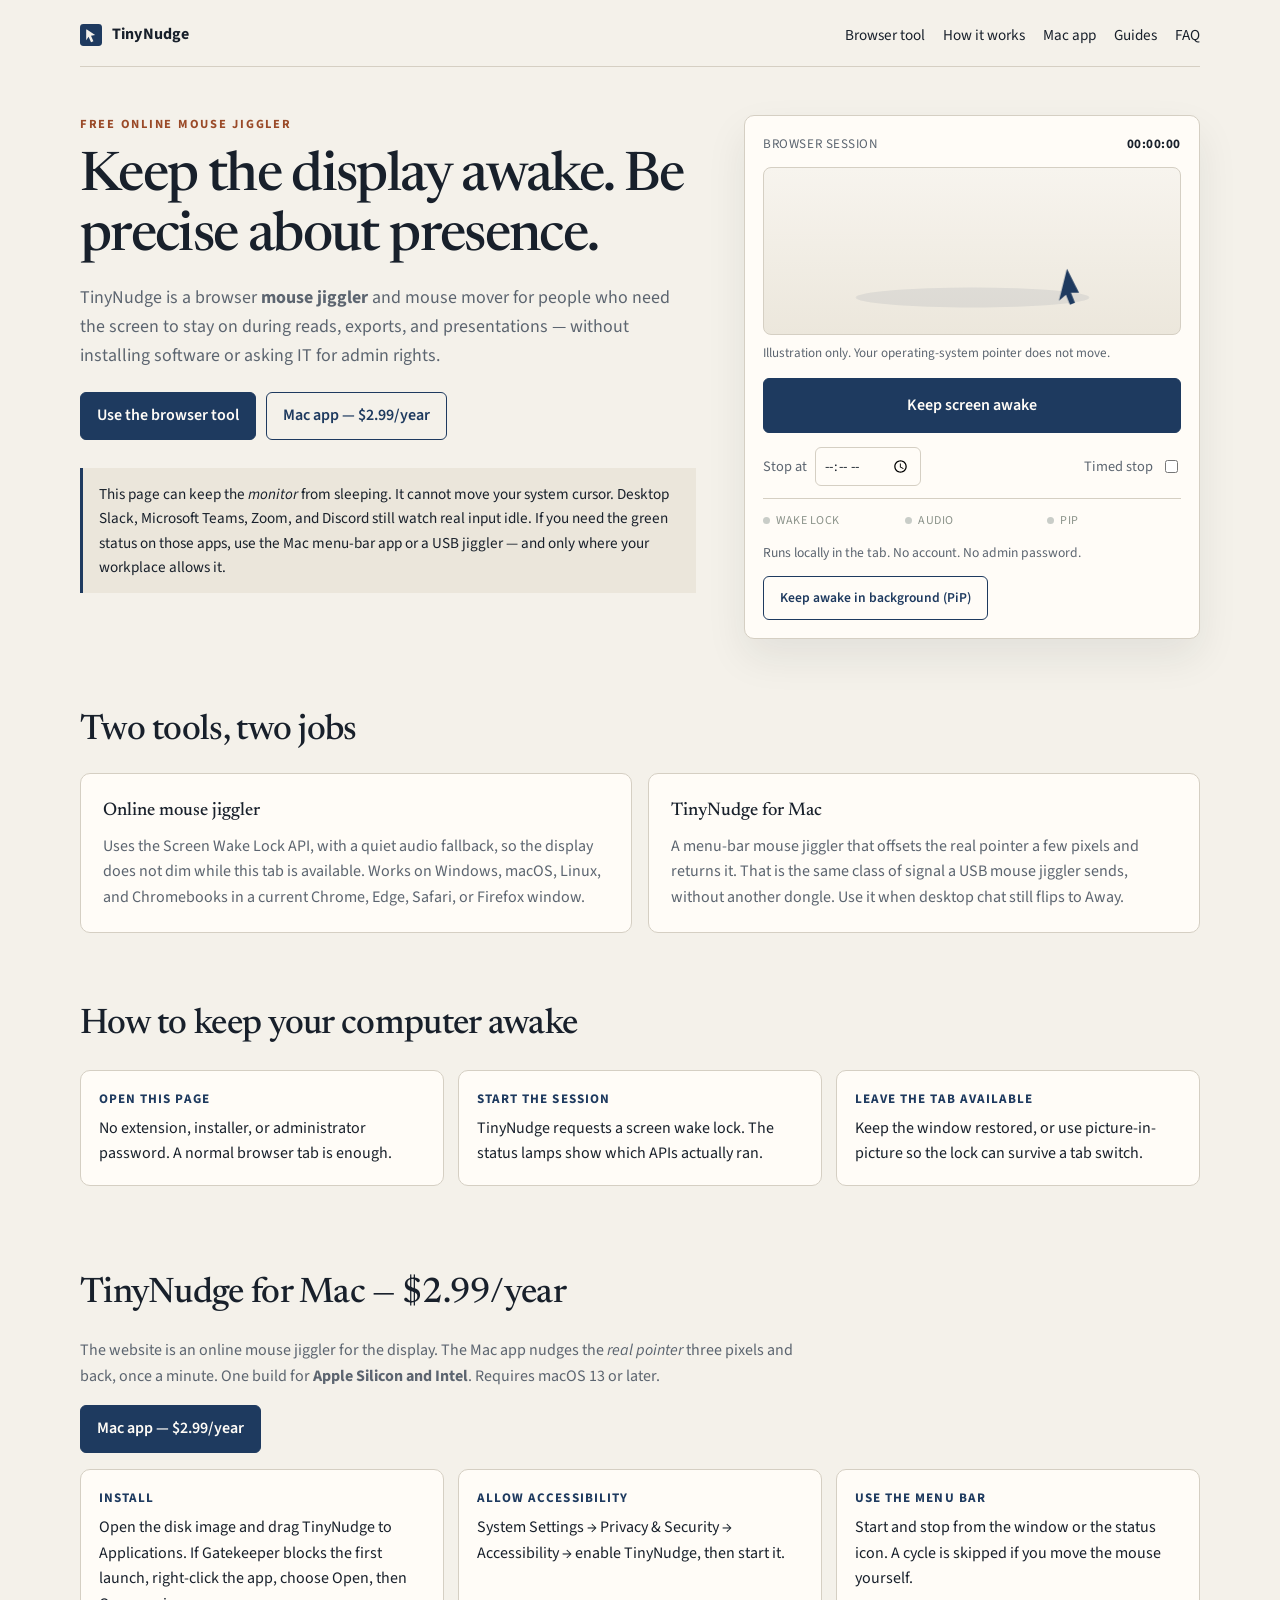
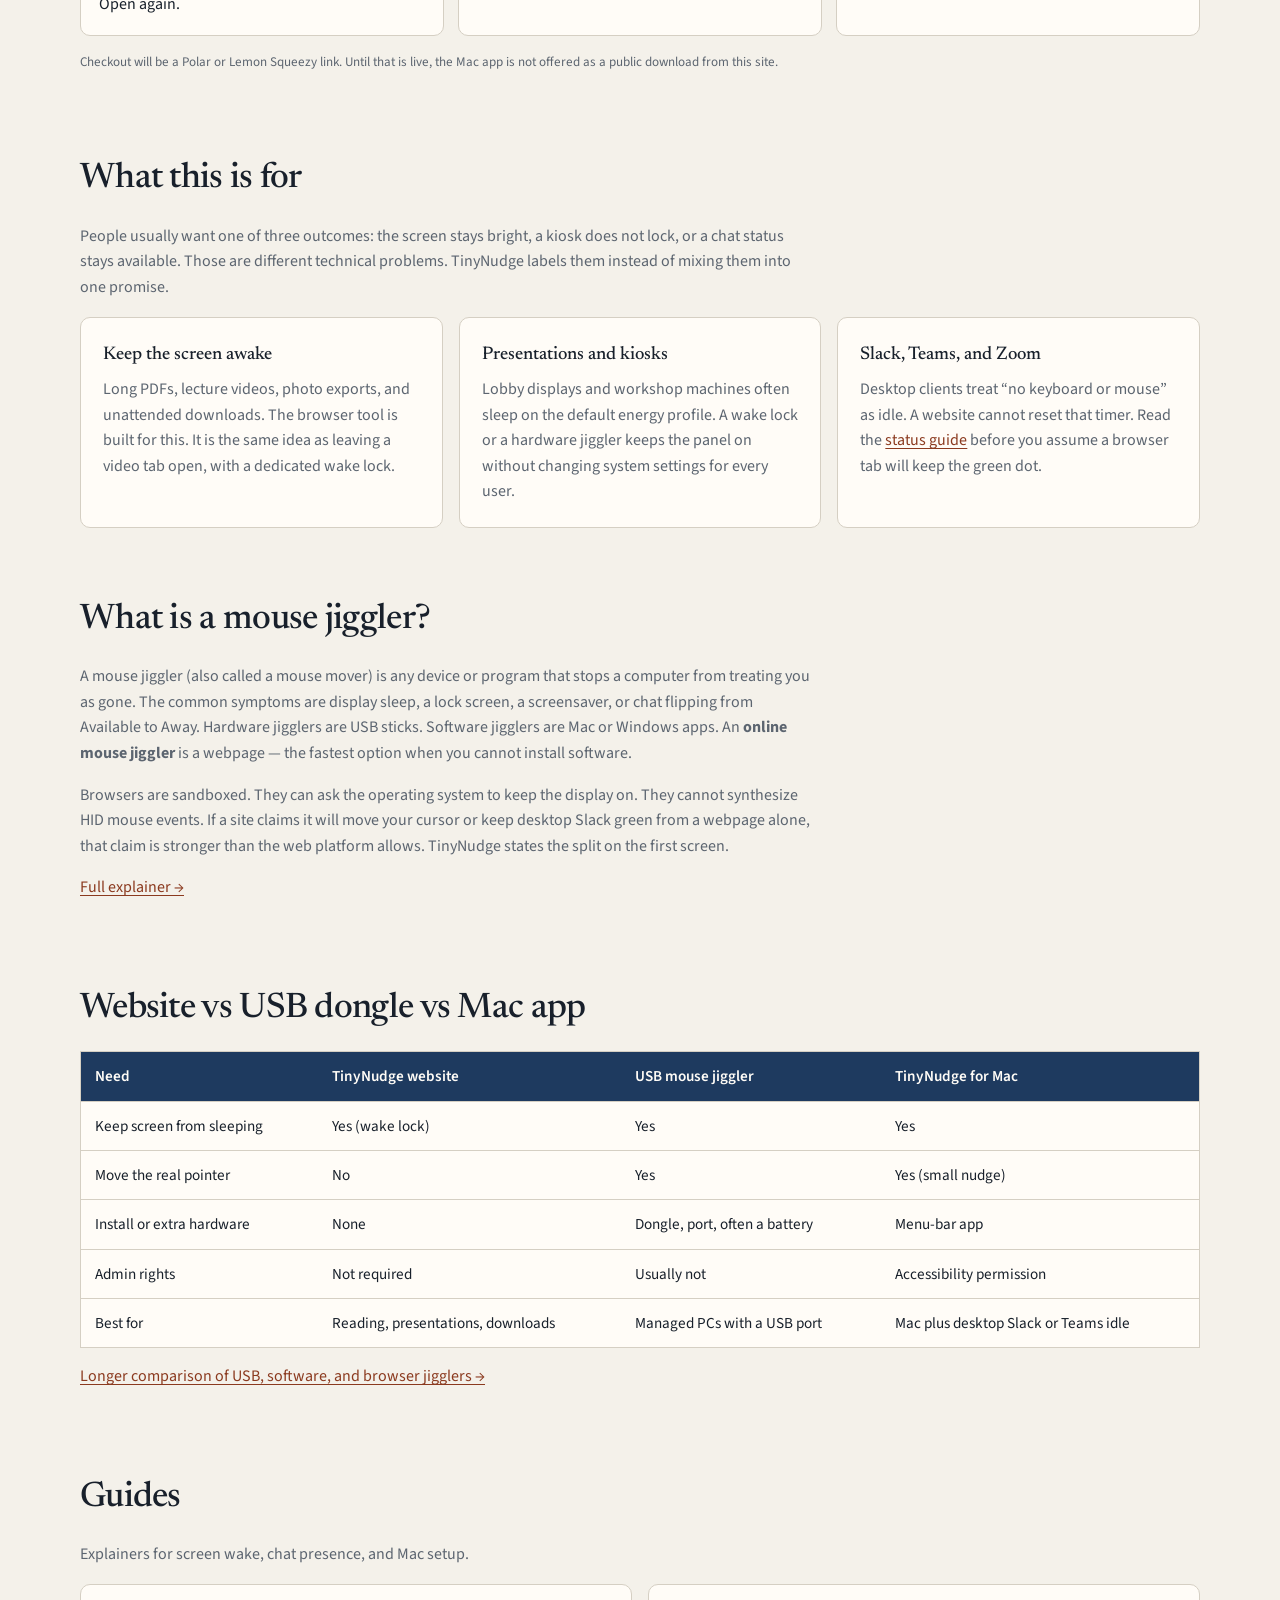
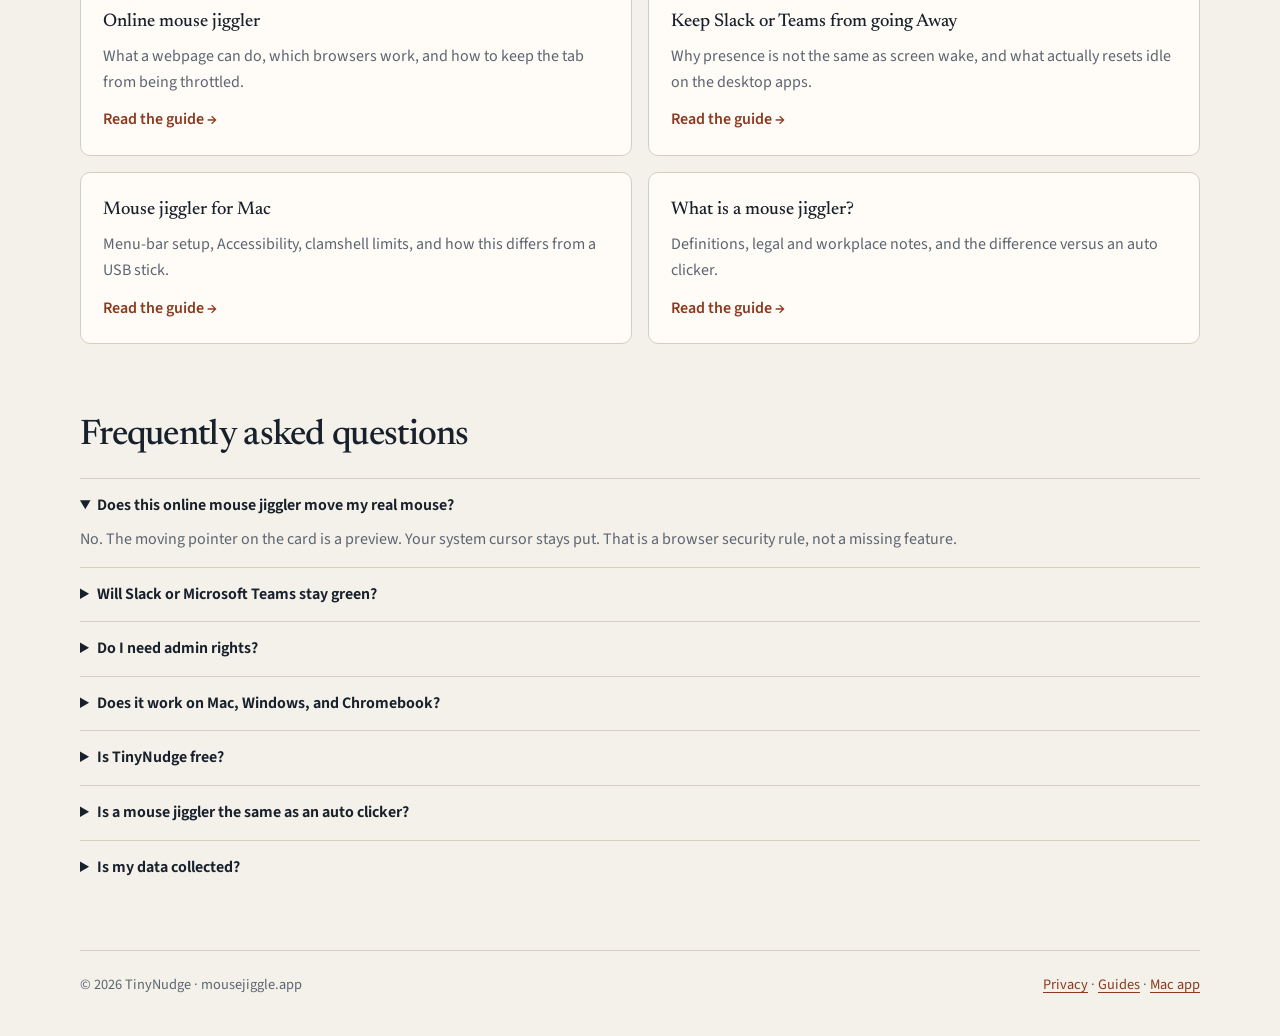
==== index.html @ 98595c46 "Fix link contrast and stop browsers from auto-darkening the page. Use explicit rust link colors for " ====
<!DOCTYPE html>
<html lang="en">
  <head>
    <meta charset="utf-8" />
    <meta name="viewport" content="width=device-width, initial-scale=1" />
    <title>TinyNudge | Online Mouse Jiggler for Screen Wake and Presence</title>
    <meta
      name="description"
      content="Free online mouse jiggler and mouse mover in the browser. Keep your screen awake with no install. TinyNudge for Mac nudges the real pointer when Slack or Teams go idle."
    />
    <meta
      name="keywords"
      content="online mouse jiggler, mouse jiggler, mouse mover, keep screen awake, keep Slack green, Microsoft Teams status, mouse jiggler for Mac, no install mouse jiggler"
    />
    <link rel="canonical" href="https://mousejiggle.app/" />
    <meta name="theme-color" content="#1e3a5f" />
    <meta property="og:type" content="website" />
    <meta property="og:url" content="https://mousejiggle.app/" />
    <meta property="og:title" content="TinyNudge | Online Mouse Jiggler" />
    <meta
      property="og:description"
      content="Keep your display awake from the browser. Mac app for a real pointer nudge when desktop chat goes idle."
    />
    <meta property="og:image" content="https://mousejiggle.app/assets/og.png" />
    <meta property="og:image:width" content="1200" />
    <meta property="og:image:height" content="630" />
    <meta name="twitter:card" content="summary_large_image" />
    <meta name="twitter:title" content="TinyNudge | Online Mouse Jiggler" />
    <meta name="twitter:description" content="Free browser mouse jiggler. Honest about screen wake versus real cursor movement." />
    <meta name="twitter:image" content="https://mousejiggle.app/assets/og.png" />
    <link rel="icon" href="./assets/favicon.svg" type="image/svg+xml" />
    <link rel="icon" href="./assets/favicon-32.png" type="image/png" sizes="32x32" />
    <link rel="apple-touch-icon" href="./assets/apple-touch-icon.png" />
    <link rel="manifest" href="./assets/site.webmanifest" />
    <link rel="preconnect" href="https://fonts.googleapis.com" />
    <link rel="preconnect" href="https://fonts.gstatic.com" crossorigin />
    <link
      href="https://fonts.googleapis.com/css2?family=Newsreader:ital,opsz,wght@0,6..72,500;1,6..72,500&family=Source+Sans+3:wght@400;600;700&display=swap"
      rel="stylesheet"
    />
    <link rel="stylesheet" href="./assets/styles.css?v=2" />
    <script type="application/ld+json">
      {
        "@context": "https://schema.org",
        "@graph": [
          {
            "@type": "WebApplication",
            "name": "TinyNudge",
            "url": "https://mousejiggle.app/",
            "applicationCategory": "UtilitiesApplication",
            "operatingSystem": "Windows, macOS, Linux, ChromeOS",
            "offers": { "@type": "Offer", "price": "0", "priceCurrency": "USD" },
            "description": "Browser mouse jiggler that keeps the display awake with the Screen Wake Lock API. Does not move the system cursor."
          },
          {
            "@type": "SoftwareApplication",
            "name": "TinyNudge for Mac",
            "url": "https://mousejiggle.app/#mac",
            "applicationCategory": "UtilitiesApplication",
            "operatingSystem": "macOS 13+",
            "offers": { "@type": "Offer", "price": "2.99", "priceCurrency": "USD" },
            "description": "Menu-bar mouse jiggler for Mac that nudges the real pointer a few pixels on a timer."
          },
          {
            "@type": "FAQPage",
            "mainEntity": [
              {
                "@type": "Question",
                "name": "Does an online mouse jiggler move the real mouse?",
                "acceptedAnswer": {
                  "@type": "Answer",
                  "text": "No. A webpage cannot inject operating-system pointer events. TinyNudge’s browser tool keeps the screen from sleeping. TinyNudge for Mac performs a small real mouse nudge."
                }
              },
              {
                "@type": "Question",
                "name": "Will this keep Slack or Microsoft Teams green?",
                "acceptedAnswer": {
                  "@type": "Answer",
                  "text": "The website keeps the display awake. Desktop Slack and Teams watch keyboard and mouse idle, so they may still show Away. Use TinyNudge for Mac or a USB mouse jiggler when you need real input."
                }
              },
              {
                "@type": "Question",
                "name": "Do I need to install anything to keep my screen awake?",
                "acceptedAnswer": {
                  "@type": "Answer",
                  "text": "No. The online mouse jiggler runs in Chrome, Edge, Safari, or Firefox. Click Keep screen awake and leave the tab available."
                }
              },
              {
                "@type": "Question",
                "name": "Is TinyNudge free?",
                "acceptedAnswer": {
                  "@type": "Answer",
                  "text": "The website is free. TinyNudge for Mac is $2.99 per year for Intel and Apple Silicon."
                }
              }
            ]
          }
        ]
      }
    </script>
  </head>
  <body>
    <div class="wrap">
      <header class="nav">
        <a class="brand" href="./">
          <svg width="22" height="22" viewBox="0 0 64 64" aria-hidden="true">
            <rect width="64" height="64" rx="10" fill="#1E3A5F" />
            <path d="M20 16l24 16-12 2 7 16-7 3-7-16-7 10V16z" fill="#F4F1EA" />
          </svg>
          TinyNudge
        </a>
        <nav class="nav-links" aria-label="Primary">
          <a href="#tool">Browser tool</a>
          <a href="#how">How it works</a>
          <a href="#mac">Mac app</a>
          <a href="./guides/">Guides</a>
          <a href="#faq">FAQ</a>
        </nav>
      </header>

      <section class="hero" id="tool">
        <div>
          <p class="eyebrow">Free online mouse jiggler</p>
          <h1>Keep the display awake. Be precise about presence.</h1>
          <p class="lede">
            TinyNudge is a browser <strong>mouse jiggler</strong> and mouse mover for people who
            need the screen to stay on during reads, exports, and presentations — without installing
            software or asking IT for admin rights.
          </p>
          <div class="hero-actions">
            <a class="btn" href="#tool">Use the browser tool</a>
            <a class="btn btn-ghost" href="#mac">Mac app — $2.99/year</a>
          </div>
          <p class="note">
            This page can keep the <em>monitor</em> from sleeping. It cannot move your system
            cursor. Desktop Slack, Microsoft Teams, Zoom, and Discord still watch real input idle.
            If you need the green status on those apps, use the Mac menu-bar app or a USB jiggler —
            and only where your workplace allows it.
          </p>
        </div>

        <aside class="console" aria-label="Online mouse jiggler controls">
          <div class="console-head">
            <span>Browser session</span>
            <time id="timer" class="timer" datetime="PT0S">00:00:00</time>
          </div>
          <div class="desk">
            <canvas id="path" aria-hidden="true"></canvas>
          </div>
          <p class="desk-caption">Illustration only. Your operating-system pointer does not move.</p>
          <button id="start" class="btn" type="button" aria-pressed="false">Keep screen awake</button>
          <div class="controls">
            <label>
              Stop at
              <input id="stop-at" type="time" />
            </label>
            <label>
              Timed stop
              <input id="auto-stop" type="checkbox" />
            </label>
          </div>
          <div class="lamps">
            <div class="lamp" id="lamp-wake"><span class="dot"></span> Wake lock</div>
            <div class="lamp" id="lamp-audio"><span class="dot"></span> Audio</div>
            <div class="lamp" id="lamp-pip"><span class="dot"></span> PiP</div>
          </div>
          <p class="safe">Runs locally in the tab. No account. No admin password.</p>
          <p class="safe"><button id="pip-btn" class="btn btn-ghost" type="button">Keep awake in background (PiP)</button></p>
        </aside>
      </section>

      <section class="section">
        <h2>Two tools, two jobs</h2>
        <div class="grid-2">
          <article class="card">
            <h3>Online mouse jiggler</h3>
            <p>
              Uses the Screen Wake Lock API, with a quiet audio fallback, so the display does not
              dim while this tab is available. Works on Windows, macOS, Linux, and Chromebooks in a
              current Chrome, Edge, Safari, or Firefox window.
            </p>
          </article>
          <article class="card">
            <h3>TinyNudge for Mac</h3>
            <p>
              A menu-bar mouse jiggler that offsets the real pointer a few pixels and returns it.
              That is the same class of signal a USB mouse jiggler sends, without another dongle.
              Use it when desktop chat still flips to Away.
            </p>
          </article>
        </div>
      </section>

      <section class="section" id="how">
        <h2>How to keep your computer awake</h2>
        <ol class="steps">
          <li>
            <strong>Open this page</strong>
            No extension, installer, or administrator password. A normal browser tab is enough.
          </li>
          <li>
            <strong>Start the session</strong>
            TinyNudge requests a screen wake lock. The status lamps show which APIs actually ran.
          </li>
          <li>
            <strong>Leave the tab available</strong>
            Keep the window restored, or use picture-in-picture so the lock can survive a tab switch.
          </li>
        </ol>
      </section>

      <section class="section" id="mac">
        <h2>TinyNudge for Mac — $2.99/year</h2>
        <p>
          The website is an online mouse jiggler for the display. The Mac app nudges the
          <em>real pointer</em> three pixels and back, once a minute. One build for
          <strong>Apple Silicon and Intel</strong>. Requires macOS 13 or later.
        </p>
        <p>
          <a id="buy-mac" class="btn" href="#mac">Mac app — $2.99/year</a>
        </p>
        <ol class="steps">
          <li>
            <strong>Install</strong>
            Open the disk image and drag TinyNudge to Applications. If Gatekeeper blocks the first
            launch, right-click the app, choose Open, then Open again.
          </li>
          <li>
            <strong>Allow Accessibility</strong>
            System Settings → Privacy &amp; Security → Accessibility → enable TinyNudge, then start it.
          </li>
          <li>
            <strong>Use the menu bar</strong>
            Start and stop from the window or the status icon. A cycle is skipped if you move the mouse yourself.
          </li>
        </ol>
        <p class="desk-caption">
          Checkout will be a Polar or Lemon Squeezy link. Until that is live, the Mac app is not
          offered as a public download from this site.
        </p>
      </section>

      <section class="section" id="use-cases">
        <h2>What this is for</h2>
        <p>
          People usually want one of three outcomes: the screen stays bright, a kiosk does not
          lock, or a chat status stays available. Those are different technical problems. TinyNudge
          labels them instead of mixing them into one promise.
        </p>
        <div class="grid-3">
          <article class="card">
            <h3>Keep the screen awake</h3>
            <p>
              Long PDFs, lecture videos, photo exports, and unattended downloads. The browser tool
              is built for this. It is the same idea as leaving a video tab open, with a dedicated
              wake lock.
            </p>
          </article>
          <article class="card">
            <h3>Presentations and kiosks</h3>
            <p>
              Lobby displays and workshop machines often sleep on the default energy profile. A
              wake lock or a hardware jiggler keeps the panel on without changing system settings
              for every user.
            </p>
          </article>
          <article class="card">
            <h3>Slack, Teams, and Zoom</h3>
            <p>
              Desktop clients treat “no keyboard or mouse” as idle. A website cannot reset that
              timer. Read the
              <a href="./guides/keep-slack-teams-status-green.html">status guide</a>
              before you assume a browser tab will keep the green dot.
            </p>
          </article>
        </div>
      </section>

      <section class="section" id="what">
        <h2>What is a mouse jiggler?</h2>
        <p>
          A mouse jiggler (also called a mouse mover) is any device or program that stops a computer
          from treating you as gone. The common symptoms are display sleep, a lock screen, a
          screensaver, or chat flipping from Available to Away. Hardware jigglers are USB sticks.
          Software jigglers are Mac or Windows apps. An <strong>online mouse jiggler</strong> is a
          webpage — the fastest option when you cannot install software.
        </p>
        <p>
          Browsers are sandboxed. They can ask the operating system to keep the display on. They
          cannot synthesize HID mouse events. If a site claims it will move your cursor or keep
          desktop Slack green from a webpage alone, that claim is stronger than the web platform
          allows. TinyNudge states the split on the first screen.
        </p>
        <p>
          <a class="more" href="./guides/what-is-a-mouse-jiggler.html">Full explainer →</a>
        </p>
      </section>

      <section class="section" id="compare">
        <h2>Website vs USB dongle vs Mac app</h2>
        <table class="compare">
          <thead>
            <tr>
              <th>Need</th>
              <th>TinyNudge website</th>
              <th>USB mouse jiggler</th>
              <th>TinyNudge for Mac</th>
            </tr>
          </thead>
          <tbody>
            <tr>
              <td>Keep screen from sleeping</td>
              <td>Yes (wake lock)</td>
              <td>Yes</td>
              <td>Yes</td>
            </tr>
            <tr>
              <td>Move the real pointer</td>
              <td>No</td>
              <td>Yes</td>
              <td>Yes (small nudge)</td>
            </tr>
            <tr>
              <td>Install or extra hardware</td>
              <td>None</td>
              <td>Dongle, port, often a battery</td>
              <td>Menu-bar app</td>
            </tr>
            <tr>
              <td>Admin rights</td>
              <td>Not required</td>
              <td>Usually not</td>
              <td>Accessibility permission</td>
            </tr>
            <tr>
              <td>Best for</td>
              <td>Reading, presentations, downloads</td>
              <td>Managed PCs with a USB port</td>
              <td>Mac plus desktop Slack or Teams idle</td>
            </tr>
          </tbody>
        </table>
        <p>
          <a href="./guides/usb-vs-software-mouse-jiggler.html">Longer comparison of USB, software, and browser jigglers →</a>
        </p>
      </section>

      <section class="section" id="guides">
        <h2>Guides</h2>
        <p>Explainers for screen wake, chat presence, and Mac setup.</p>
        <div class="guides">
          <article class="card">
            <h3>Online mouse jiggler</h3>
            <p>What a webpage can do, which browsers work, and how to keep the tab from being throttled.</p>
            <a class="more" href="./guides/online-mouse-jiggler.html">Read the guide →</a>
          </article>
          <article class="card">
            <h3>Keep Slack or Teams from going Away</h3>
            <p>Why presence is not the same as screen wake, and what actually resets idle on the desktop apps.</p>
            <a class="more" href="./guides/keep-slack-teams-status-green.html">Read the guide →</a>
          </article>
          <article class="card">
            <h3>Mouse jiggler for Mac</h3>
            <p>Menu-bar setup, Accessibility, clamshell limits, and how this differs from a USB stick.</p>
            <a class="more" href="./guides/mouse-jiggler-for-mac.html">Read the guide →</a>
          </article>
          <article class="card">
            <h3>What is a mouse jiggler?</h3>
            <p>Definitions, legal and workplace notes, and the difference versus an auto clicker.</p>
            <a class="more" href="./guides/what-is-a-mouse-jiggler.html">Read the guide →</a>
          </article>
        </div>
      </section>

      <section class="section faq" id="faq">
        <h2>Frequently asked questions</h2>
        <details open>
          <summary>Does this online mouse jiggler move my real mouse?</summary>
          <p>
            No. The moving pointer on the card is a preview. Your system cursor stays put. That is a
            browser security rule, not a missing feature.
          </p>
        </details>
        <details>
          <summary>Will Slack or Microsoft Teams stay green?</summary>
          <p>
            Desktop apps watch keyboard and mouse idle, not whether a tab holds a wake lock. This
            page keeps the screen awake. For status idle on a Mac, use TinyNudge for Mac or a
            hardware jiggler — and follow your employer’s policy.
          </p>
        </details>
        <details>
          <summary>Do I need admin rights?</summary>
          <p>No. If you can open a website, you can run the online mouse mover.</p>
        </details>
        <details>
          <summary>Does it work on Mac, Windows, and Chromebook?</summary>
          <p>
            Yes, in a modern browser. Wake Lock is most reliable in Chrome and Edge. Safari 16.4+
            and recent Firefox are supported; the silent-audio fallback covers older gaps.
          </p>
        </details>
        <details>
          <summary>Is TinyNudge free?</summary>
          <p>
            The website is free. TinyNudge for Mac is $2.99 per year. One download runs on Apple
            Silicon and Intel Macs.
          </p>
        </details>
        <details>
          <summary>Is a mouse jiggler the same as an auto clicker?</summary>
          <p>
            No. A jiggler only concerns movement or wake. An auto clicker sends click events. TinyNudge
            does not click buttons or fill forms.
          </p>
        </details>
        <details>
          <summary>Is my data collected?</summary>
          <p>
            The jiggler runs locally in your browser. See the
            <a href="./privacy.html">privacy policy</a>. No account is required.
          </p>
        </details>
      </section>

      <footer class="footer">
        <span>© 2026 TinyNudge · mousejiggle.app</span>
        <span>
          <a href="./privacy.html">Privacy</a>
          · <a href="./guides/">Guides</a>
          · <a href="#mac">Mac app</a>
        </span>
      </footer>
    </div>
    <script src="./assets/app.js"></script>
    <script src="./assets/buy.js"></script>
  </body>
</html>
---- assets/styles.css ----
:root {
  --paper: #f4f1ea;
  --paper-2: #ebe6db;
  --ink: #18202b;
  --muted: #5c6570;
  --line: #d5cfc3;
  --navy: #1e3a5f;
  --navy-2: #16304e;
  --accent: #9a4a28;
  --white: #fffcf7;
  --ok: #2f6b4f;
  --link: #8b3a1f;
  --link-hover: #5c2412;
  --radius: 10px;
  --font-serif: "Newsreader", "Iowan Old Style", Georgia, serif;
  --font-sans: "Source Sans 3", "Segoe UI", system-ui, sans-serif;
  --shadow: 0 18px 40px rgba(24, 32, 43, 0.08);
}

*,
*::before,
*::after {
  box-sizing: border-box;
}

html {
  scroll-behavior: smooth;
  color-scheme: light;
  background: var(--paper);
}

body {
  margin: 0;
  min-height: 100vh;
  color: var(--ink);
  font-family: var(--font-sans);
  background: var(--paper);
  line-height: 1.6;
}

a:link,
a:visited {
  color: var(--link);
  text-decoration: underline;
  text-underline-offset: 0.18em;
}

a:hover,
a:focus-visible {
  color: var(--link-hover);
}

.wrap {
  width: min(1120px, calc(100% - 40px));
  margin: 0 auto;
}

.nav {
  display: flex;
  align-items: center;
  justify-content: space-between;
  gap: 20px;
  padding: 22px 0 18px;
  border-bottom: 1px solid var(--line);
}

.brand,
.brand:link,
.brand:visited {
  display: flex;
  align-items: center;
  gap: 10px;
  color: var(--ink);
  text-decoration: none;
  font-weight: 700;
  letter-spacing: 0.01em;
}

.brand svg {
  display: block;
}

.nav-links {
  display: flex;
  flex-wrap: wrap;
  gap: 8px 18px;
  font-size: 0.95rem;
}

.nav-links a:link,
.nav-links a:visited {
  color: var(--ink);
  text-decoration: none;
}

.nav-links a:hover,
.nav-links a:focus-visible,
.nav-links a[aria-current="page"] {
  color: var(--link);
}

.btn,
a.btn:link,
a.btn:visited {
  display: inline-flex;
  align-items: center;
  justify-content: center;
  gap: 8px;
  border: 1px solid var(--navy);
  background: var(--navy);
  color: var(--white);
  text-decoration: none;
  font: inherit;
  font-weight: 600;
  padding: 10px 16px;
  border-radius: 6px;
  cursor: pointer;
}

.btn:hover,
a.btn:hover {
  background: var(--navy-2);
  color: var(--white);
}

.btn-ghost,
a.btn-ghost:link,
a.btn-ghost:visited {
  background: transparent;
  color: var(--navy);
}

.btn-ghost:hover,
a.btn-ghost:hover {
  background: var(--paper-2);
  color: var(--navy);
}

.hero {
  display: grid;
  grid-template-columns: 1.15fr 0.85fr;
  gap: 48px;
  align-items: start;
  padding: 48px 0 56px;
}

.eyebrow {
  margin: 0 0 12px;
  color: var(--accent);
  font-size: 0.78rem;
  font-weight: 700;
  letter-spacing: 0.14em;
  text-transform: uppercase;
}

.hero h1 {
  margin: 0 0 16px;
  font-family: var(--font-serif);
  font-size: clamp(2.2rem, 4.4vw, 3.4rem);
  font-weight: 500;
  letter-spacing: -0.03em;
  line-height: 1.12;
}

.lede {
  margin: 0 0 22px;
  color: var(--muted);
  font-size: 1.12rem;
  max-width: 42rem;
}

.hero-actions {
  display: flex;
  flex-wrap: wrap;
  gap: 10px;
  margin-bottom: 28px;
}

.note {
  margin: 0;
  padding: 14px 16px;
  background: var(--paper-2);
  border-left: 3px solid var(--navy);
  color: var(--ink);
  font-size: 0.95rem;
}

.console {
  background: var(--white);
  border: 1px solid var(--line);
  border-radius: var(--radius);
  box-shadow: var(--shadow);
  padding: 18px;
}

.console-head {
  display: flex;
  justify-content: space-between;
  align-items: baseline;
  margin-bottom: 12px;
  font-size: 0.82rem;
  color: var(--muted);
  letter-spacing: 0.04em;
  text-transform: uppercase;
}

.timer {
  font-variant-numeric: tabular-nums;
  color: var(--ink);
  font-weight: 700;
  letter-spacing: 0.04em;
}

.desk {
  position: relative;
  height: 168px;
  border-radius: 8px;
  overflow: hidden;
  background:
    linear-gradient(180deg, #f7f4ee, #ece7dc);
  border: 1px solid var(--line);
}

#path {
  width: 100%;
  height: 100%;
  display: block;
}

.desk-caption {
  margin: 8px 0 14px;
  font-size: 0.82rem;
  color: var(--muted);
}

#start {
  width: 100%;
  padding: 14px 16px;
  margin-bottom: 14px;
}

body.is-on #start {
  background: var(--accent);
  border-color: var(--accent);
}

.controls {
  display: flex;
  flex-wrap: wrap;
  justify-content: space-between;
  gap: 12px;
  font-size: 0.9rem;
  color: var(--muted);
  margin-bottom: 12px;
}

.controls label {
  display: flex;
  align-items: center;
  gap: 8px;
}

input[type="time"] {
  background: var(--white);
  color: var(--ink);
  border: 1px solid var(--line);
  border-radius: 6px;
  padding: 6px 8px;
  font: inherit;
}

.lamps {
  display: grid;
  grid-template-columns: repeat(3, 1fr);
  gap: 8px;
  padding-top: 12px;
  border-top: 1px solid var(--line);
}

.lamp {
  display: flex;
  align-items: center;
  gap: 6px;
  font-size: 0.75rem;
  letter-spacing: 0.04em;
  text-transform: uppercase;
  color: #8a9289;
}

.dot {
  width: 7px;
  height: 7px;
  border-radius: 50%;
  background: #c9cdc8;
}

.lamp.on {
  color: var(--ok);
}

.lamp.on .dot {
  background: var(--ok);
}

.safe {
  margin: 12px 0 0;
  font-size: 0.85rem;
  color: var(--muted);
}

.section {
  padding: 8px 0 56px;
}

.section h2,
.prose h1 {
  font-family: var(--font-serif);
  font-size: clamp(1.7rem, 3vw, 2.2rem);
  font-weight: 500;
  letter-spacing: -0.02em;
  margin: 0 0 14px;
}

.section h3,
.prose h2 {
  font-family: var(--font-serif);
  font-size: 1.35rem;
  font-weight: 500;
  margin: 28px 0 10px;
}

.section p,
.prose p,
.section li,
.prose li {
  color: var(--muted);
}

.section > p,
.prose > p {
  max-width: 46rem;
}

.grid-2,
.grid-3,
.guides {
  display: grid;
  gap: 16px;
}

.grid-2 {
  grid-template-columns: 1fr 1fr;
}

.grid-3 {
  grid-template-columns: repeat(3, 1fr);
}

.guides {
  grid-template-columns: repeat(2, 1fr);
}

.card {
  background: var(--white);
  border: 1px solid var(--line);
  border-radius: var(--radius);
  padding: 22px;
}

.card h2,
.card h3 {
  margin: 0 0 8px;
  font-size: 1.15rem;
  font-family: var(--font-serif);
  font-weight: 500;
}

.card p {
  margin: 0;
}

.card a.more {
  display: inline-block;
  margin-top: 12px;
  font-weight: 600;
  text-decoration: none;
}

.steps {
  display: grid;
  grid-template-columns: repeat(3, 1fr);
  gap: 14px;
  padding: 0;
  list-style: none;
}

.steps li {
  padding: 18px;
  border-radius: var(--radius);
  border: 1px solid var(--line);
  background: var(--white);
  color: var(--ink);
}

.steps strong {
  display: block;
  margin-bottom: 6px;
  color: var(--navy);
  font-size: 0.82rem;
  letter-spacing: 0.08em;
  text-transform: uppercase;
}

.compare {
  width: 100%;
  border-collapse: collapse;
  font-size: 0.95rem;
  background: var(--white);
  border: 1px solid var(--line);
}

.compare th,
.compare td {
  text-align: left;
  padding: 12px 14px;
  border-bottom: 1px solid var(--line);
  color: var(--ink);
}

.compare th {
  background: var(--navy);
  color: var(--white);
  font-weight: 600;
}

.compare tr:last-child td {
  border-bottom: 0;
}

.faq details {
  border-top: 1px solid var(--line);
  padding: 14px 0;
  background: transparent;
}

.faq summary {
  cursor: pointer;
  font-weight: 650;
}

.faq p {
  margin: 8px 0 0;
}

.prose {
  padding: 36px 0 72px;
  max-width: 46rem;
}

.prose ul,
.prose ol {
  padding-left: 1.2rem;
}

.footer {
  display: flex;
  justify-content: space-between;
  gap: 12px;
  padding: 22px 0 40px;
  border-top: 1px solid var(--line);
  color: var(--muted);
  font-size: 0.9rem;
}

.footer a:link,
.footer a:visited {
  color: var(--link);
  text-decoration: underline;
  text-underline-offset: 0.18em;
}

@media (max-width: 860px) {
  .hero,
  .grid-2,
  .grid-3,
  .guides,
  .steps {
    grid-template-columns: 1fr;
  }

  .nav {
    flex-direction: column;
    align-items: flex-start;
  }

  .footer {
    flex-direction: column;
  }
}
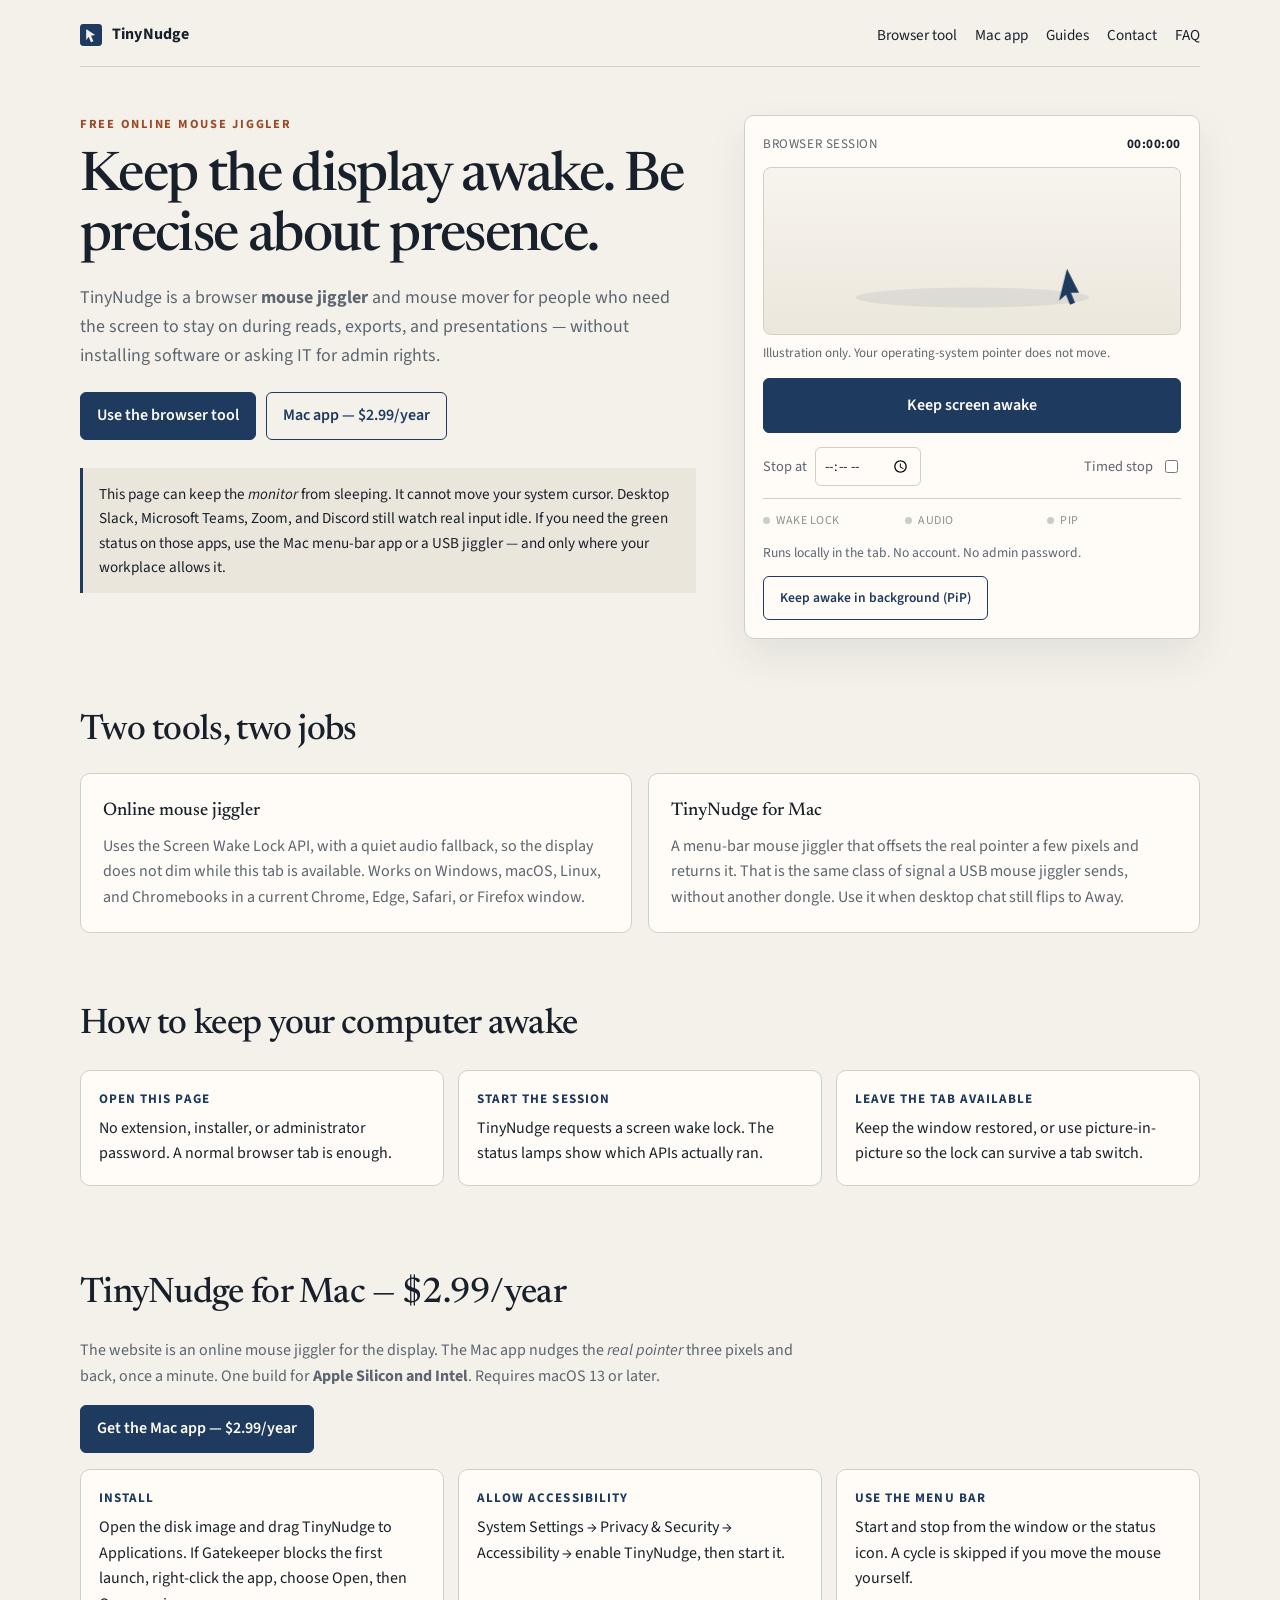
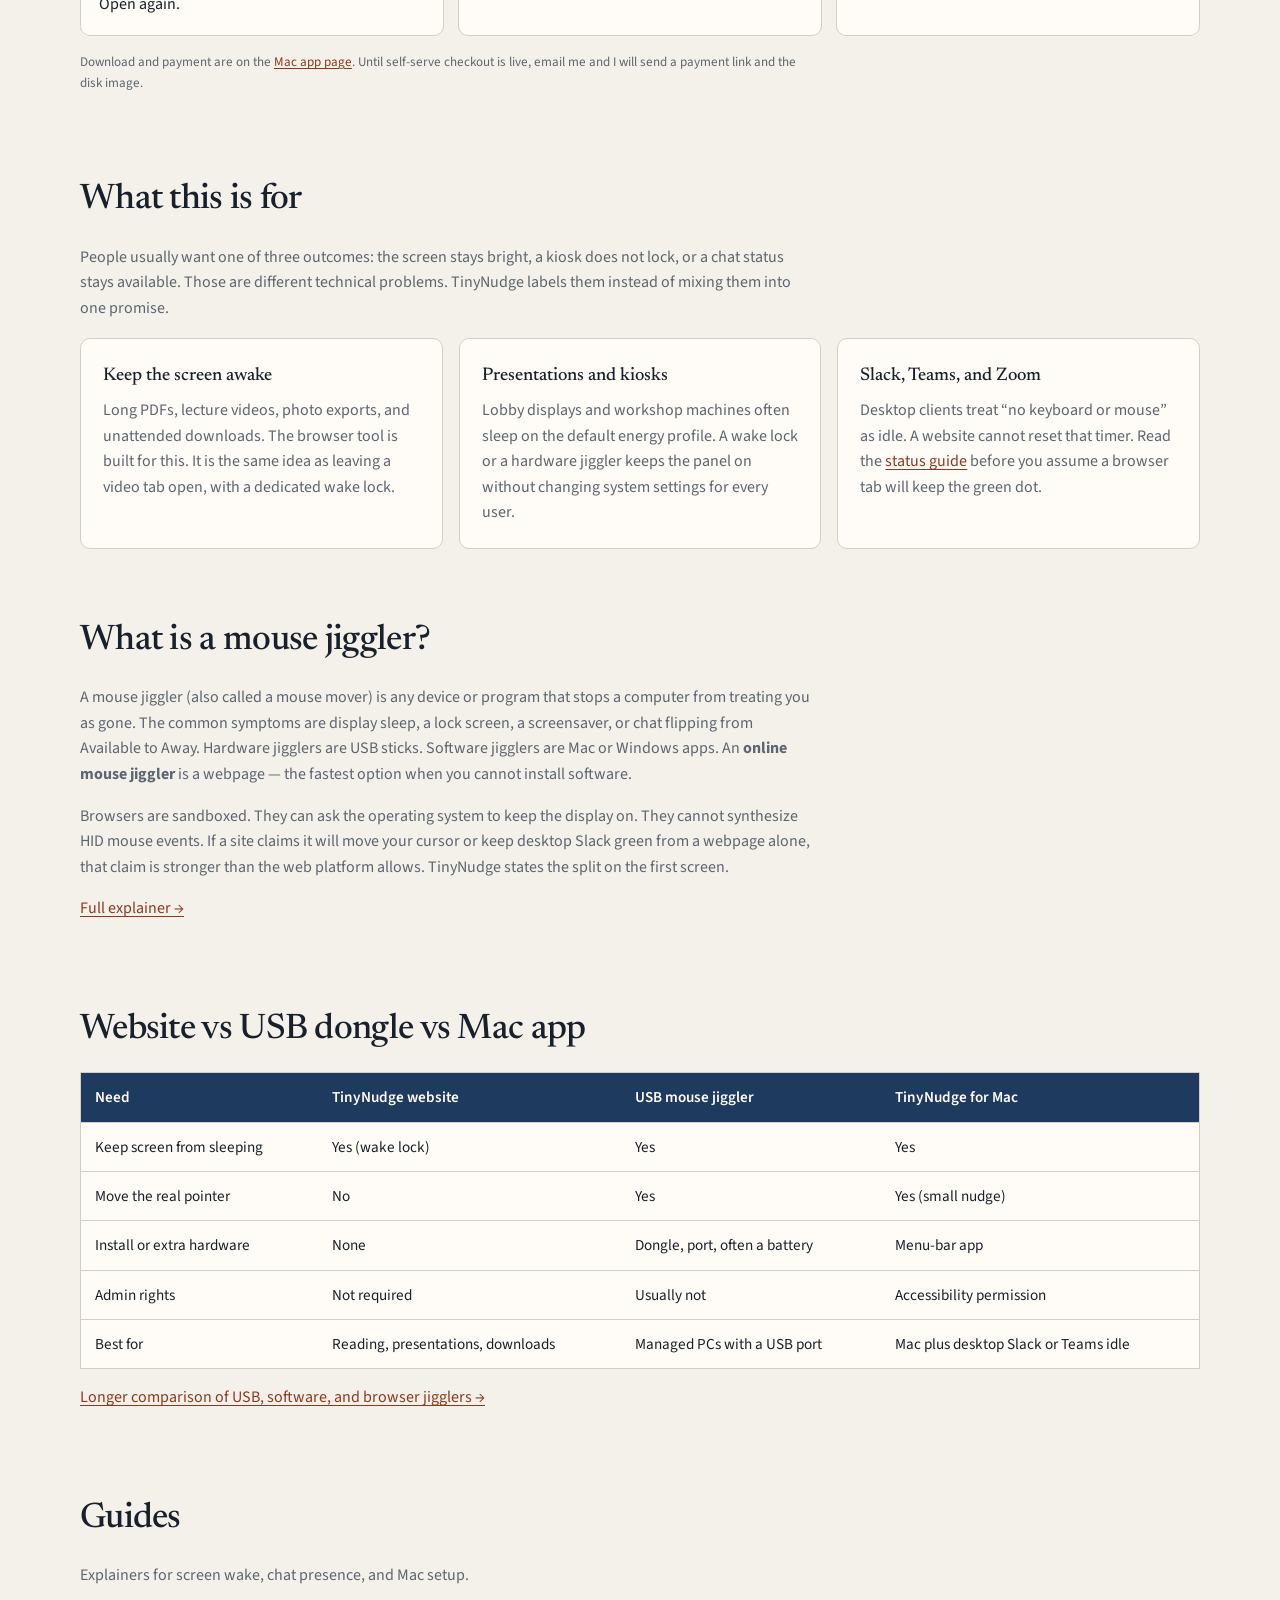
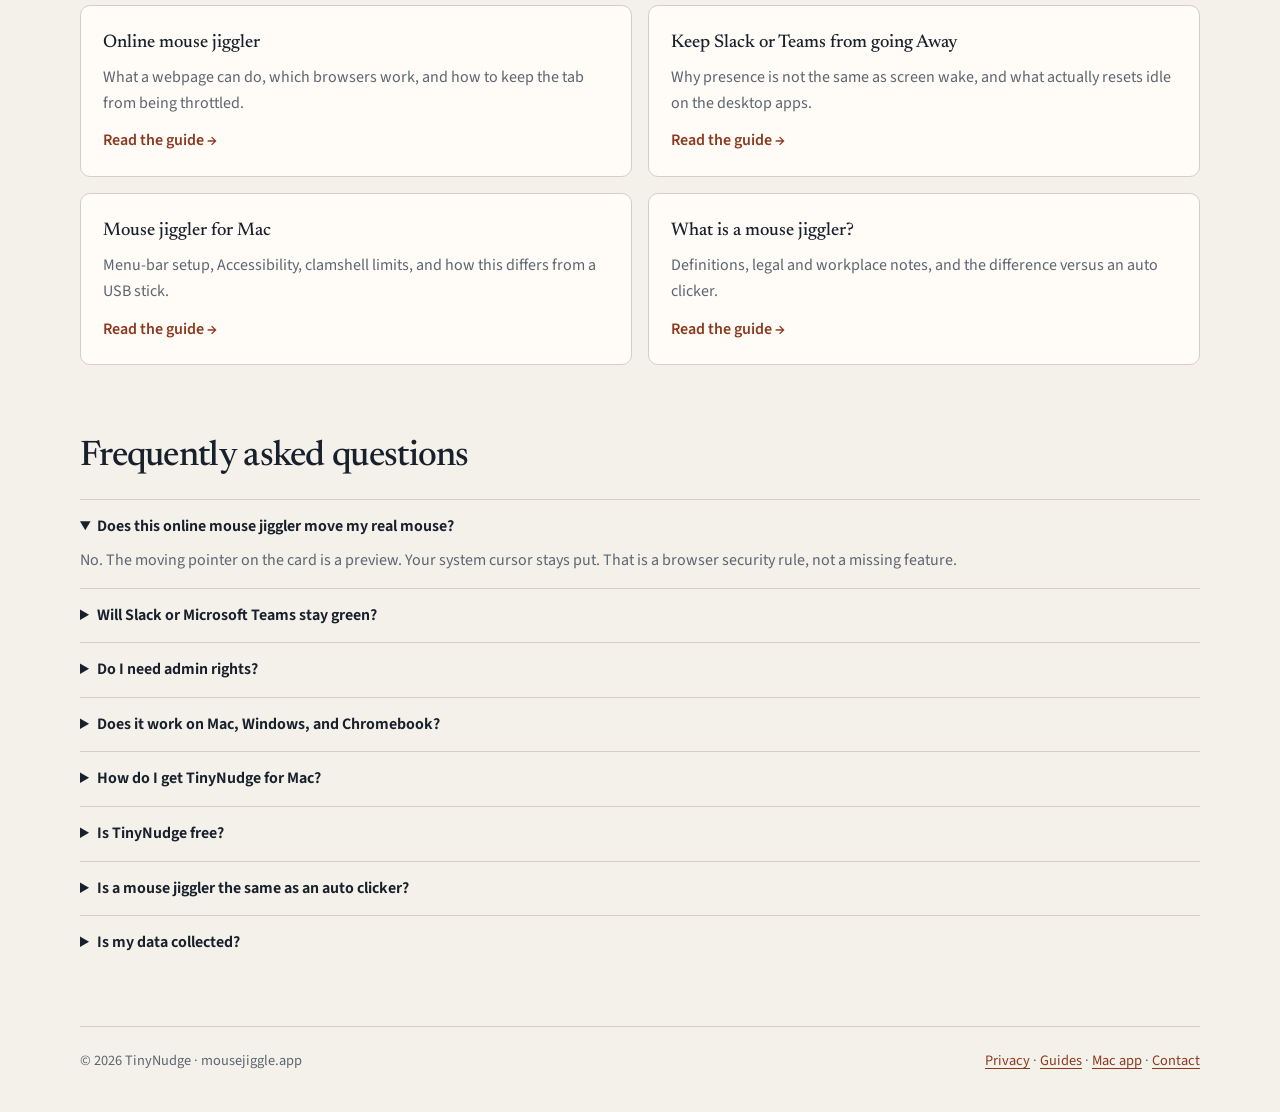
==== commit 8f1d1c53: "Add contact and Mac app pages with email purchase. Until a payment provider is connected, buyers req" ====
--- a/index.html
+++ b/index.html
@@ -38,7 +38,7 @@
       href="https://fonts.googleapis.com/css2?family=Newsreader:ital,opsz,wght@0,6..72,500;1,6..72,500&family=Source+Sans+3:wght@400;600;700&display=swap"
       rel="stylesheet"
     />
-    <link rel="stylesheet" href="./assets/styles.css?v=2" />
+    <link rel="stylesheet" href="./assets/styles.css?v=3" />
     <script type="application/ld+json">
       {
         "@context": "https://schema.org",
@@ -114,9 +114,9 @@
         </a>
         <nav class="nav-links" aria-label="Primary">
           <a href="#tool">Browser tool</a>
-          <a href="#how">How it works</a>
-          <a href="#mac">Mac app</a>
+          <a href="./mac.html">Mac app</a>
           <a href="./guides/">Guides</a>
+          <a href="./contact.html">Contact</a>
           <a href="#faq">FAQ</a>
         </nav>
       </header>
@@ -132,7 +132,7 @@
           </p>
           <div class="hero-actions">
             <a class="btn" href="#tool">Use the browser tool</a>
-            <a class="btn btn-ghost" href="#mac">Mac app — $2.99/year</a>
+            <a class="btn btn-ghost" href="./mac.html">Mac app — $2.99/year</a>
           </div>
           <p class="note">
             This page can keep the <em>monitor</em> from sleeping. It cannot move your system
@@ -220,7 +220,7 @@
           <strong>Apple Silicon and Intel</strong>. Requires macOS 13 or later.
         </p>
         <p>
-          <a id="buy-mac" class="btn" href="#mac">Mac app — $2.99/year</a>
+          <a id="buy-mac" class="btn" data-buy-mac href="./mac.html">Get the Mac app — $2.99/year</a>
         </p>
         <ol class="steps">
           <li>
@@ -238,8 +238,9 @@
           </li>
         </ol>
         <p class="desk-caption">
-          Checkout will be a Polar or Lemon Squeezy link. Until that is live, the Mac app is not
-          offered as a public download from this site.
+          Download and payment are on the
+          <a href="./mac.html">Mac app page</a>. Until self-serve checkout is live, email me and I
+          will send a payment link and the disk image.
         </p>
       </section>
 
@@ -404,6 +405,15 @@
           </p>
         </details>
         <details>
+          <summary>How do I get TinyNudge for Mac?</summary>
+          <p>
+            Go to the <a href="./mac.html">Mac app page</a> and request the disk image. It is
+            $2.99 per year. Until card checkout is on this site, I email a payment link and the
+            <code>.dmg</code> after you pay. Questions:
+            <a href="./contact.html">contact</a>.
+          </p>
+        </details>
+        <details>
           <summary>Is TinyNudge free?</summary>
           <p>
             The website is free. TinyNudge for Mac is $2.99 per year. One download runs on Apple
@@ -431,7 +441,8 @@
         <span>
           <a href="./privacy.html">Privacy</a>
           · <a href="./guides/">Guides</a>
-          · <a href="#mac">Mac app</a>
+          · <a href="./mac.html">Mac app</a>
+          · <a href="./contact.html">Contact</a>
         </span>
       </footer>
     </div>
--- a/assets/styles.css
+++ b/assets/styles.css
@@ -457,9 +457,8 @@
   max-width: 46rem;
 }
 
-.prose ul,
-.prose ol {
-  padding-left: 1.2rem;
+.prose .btn {
+  margin: 0 10px 10px 0;
 }
 
 .footer {
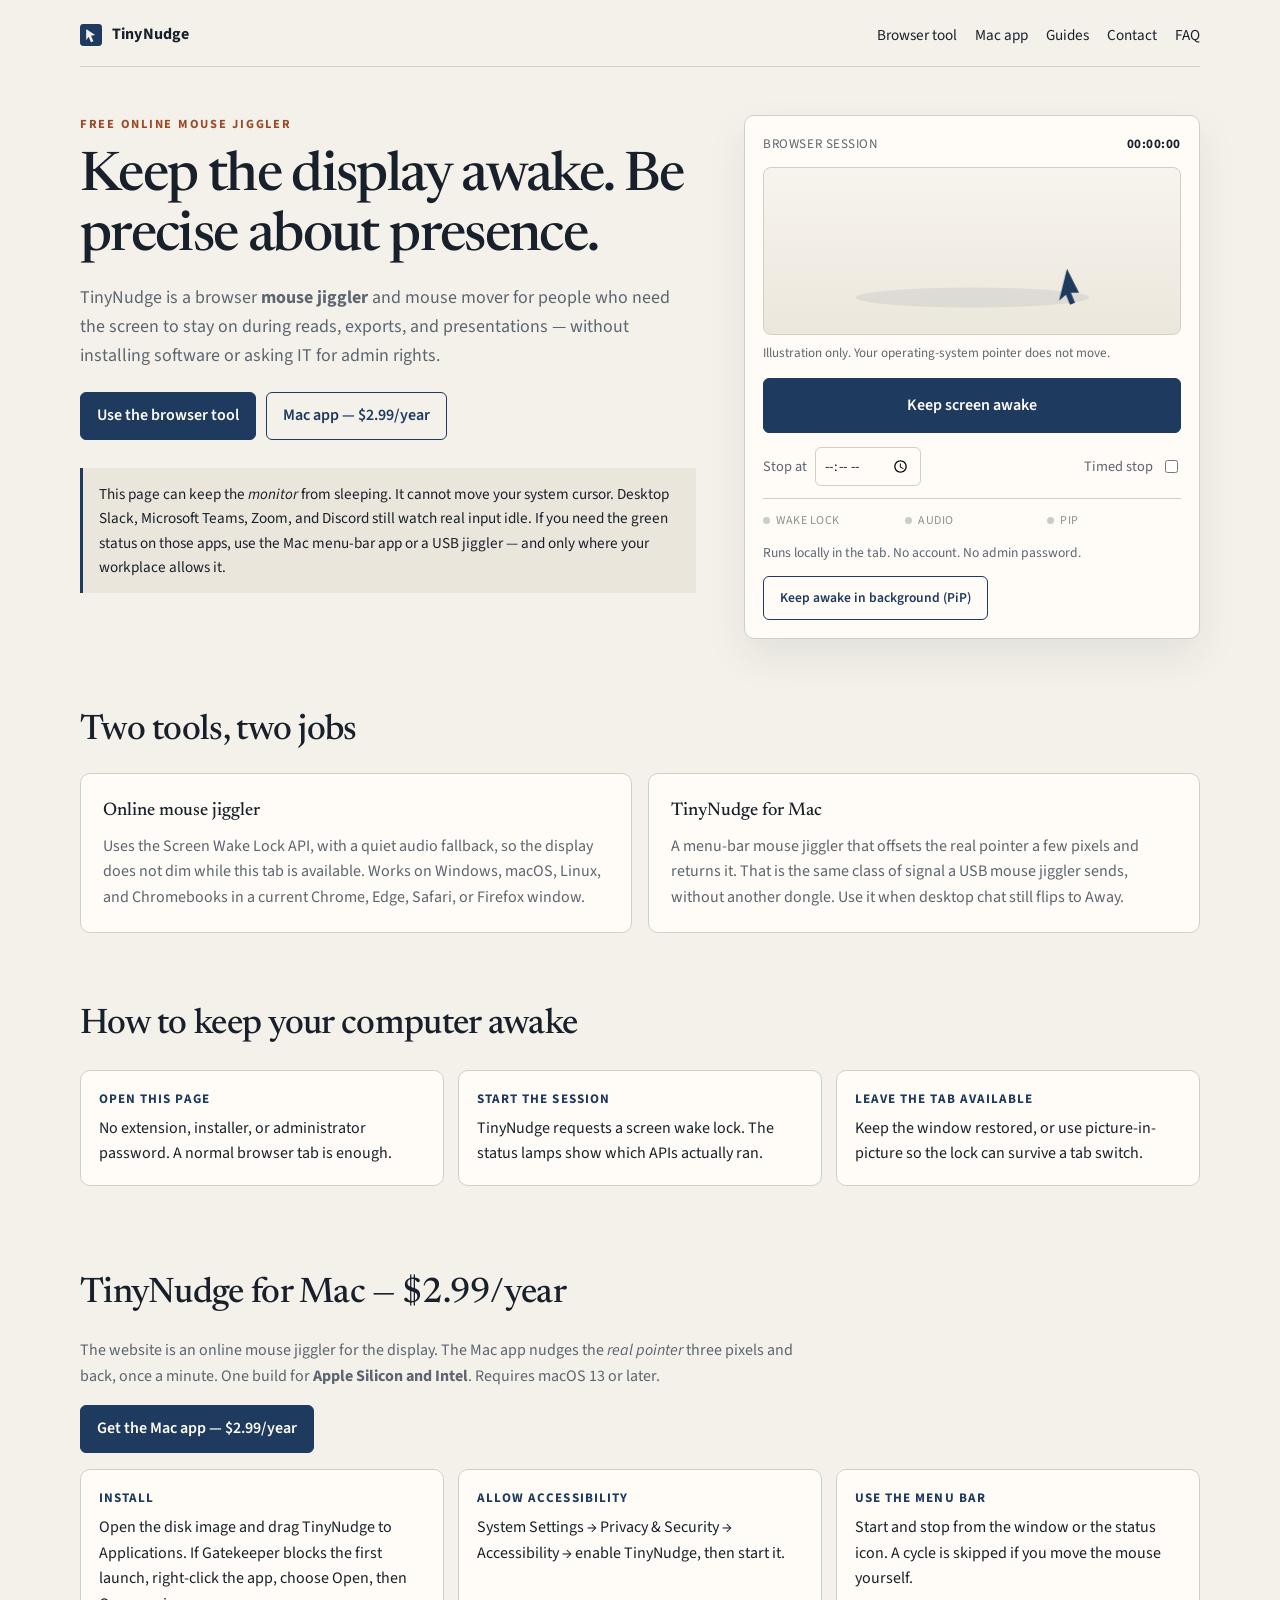
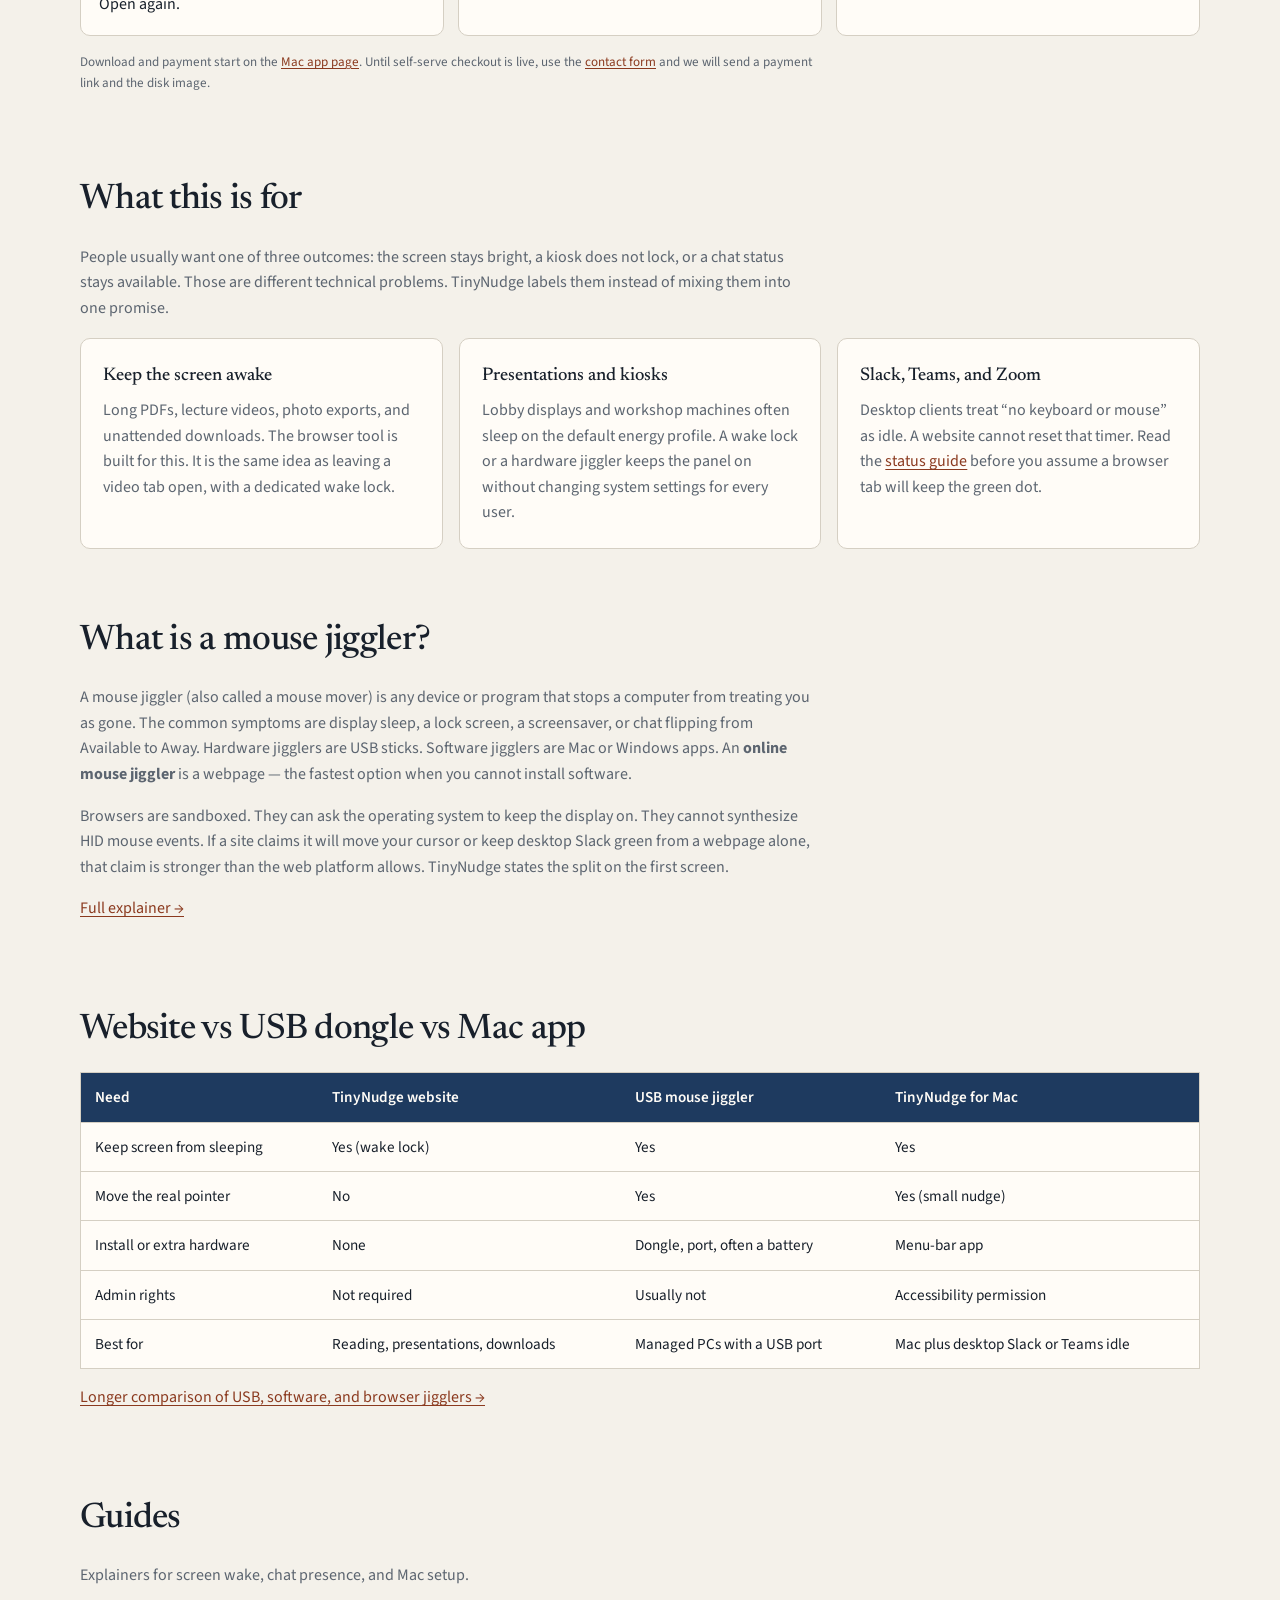
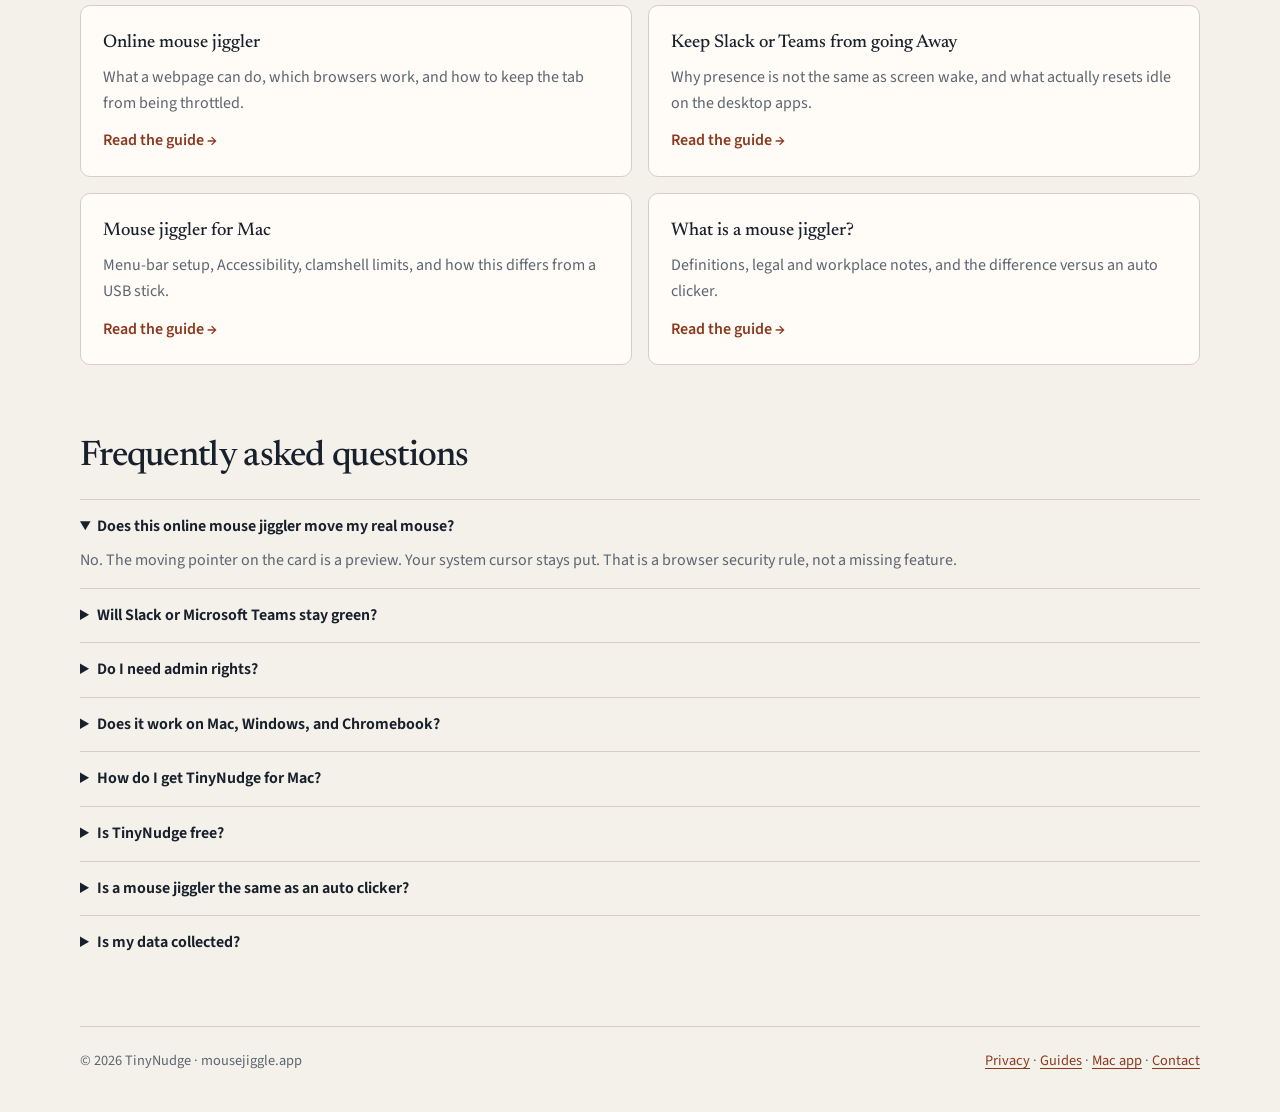
==== commit 668b423b: "Replace the public email with a contact form. Visitors send name, email, and a message through Forms" ====
--- a/index.html
+++ b/index.html
@@ -38,7 +38,7 @@
       href="https://fonts.googleapis.com/css2?family=Newsreader:ital,opsz,wght@0,6..72,500;1,6..72,500&family=Source+Sans+3:wght@400;600;700&display=swap"
       rel="stylesheet"
     />
-    <link rel="stylesheet" href="./assets/styles.css?v=3" />
+    <link rel="stylesheet" href="./assets/styles.css?v=4" />
     <script type="application/ld+json">
       {
         "@context": "https://schema.org",
@@ -238,9 +238,10 @@
           </li>
         </ol>
         <p class="desk-caption">
-          Download and payment are on the
-          <a href="./mac.html">Mac app page</a>. Until self-serve checkout is live, email me and I
-          will send a payment link and the disk image.
+          Download and payment start on the
+          <a href="./mac.html">Mac app page</a>. Until self-serve checkout is live, use the
+          <a href="./contact.html?topic=mac">contact form</a> and we will send a payment link and
+          the disk image.
         </p>
       </section>
 
@@ -407,10 +408,9 @@
         <details>
           <summary>How do I get TinyNudge for Mac?</summary>
           <p>
-            Go to the <a href="./mac.html">Mac app page</a> and request the disk image. It is
-            $2.99 per year. Until card checkout is on this site, I email a payment link and the
-            <code>.dmg</code> after you pay. Questions:
-            <a href="./contact.html">contact</a>.
+            Go to the <a href="./mac.html">Mac app page</a> or send the
+            <a href="./contact.html?topic=mac">contact form</a> with subject “Mac app purchase.”
+            It is $2.99 per year. We reply with a payment link and then the disk image.
           </p>
         </details>
         <details>
--- a/assets/styles.css
+++ b/assets/styles.css
@@ -478,12 +478,90 @@
   text-underline-offset: 0.18em;
 }
 
+.contact-hero {
+  padding-bottom: 12px;
+}
+
+.contact-hero p {
+  max-width: 42rem;
+}
+
+.contact-layout {
+  display: grid;
+  grid-template-columns: 0.85fr 1.15fr;
+  gap: 20px;
+  align-items: start;
+  padding-bottom: 56px;
+}
+
+.form-card {
+  background: var(--white);
+  border: 1px solid var(--line);
+  border-radius: var(--radius);
+  box-shadow: var(--shadow);
+  padding: 22px;
+  display: grid;
+  gap: 14px;
+}
+
+.form-card label {
+  display: grid;
+  gap: 6px;
+  color: var(--ink);
+  font-weight: 600;
+  font-size: 0.92rem;
+}
+
+.form-card input[type="text"],
+.form-card input[type="email"],
+.form-card select,
+.form-card textarea {
+  width: 100%;
+  border: 1px solid var(--line);
+  border-radius: 6px;
+  padding: 10px 12px;
+  font: inherit;
+  font-weight: 400;
+  color: var(--ink);
+  background: var(--white);
+}
+
+.form-card textarea {
+  resize: vertical;
+  min-height: 8rem;
+}
+
+.form-card .check {
+  display: flex;
+  align-items: flex-start;
+  gap: 10px;
+  font-weight: 400;
+  color: var(--muted);
+}
+
+.form-card .check input {
+  margin-top: 4px;
+}
+
+.form-card .hp {
+  position: absolute;
+  left: -10000px;
+  width: 1px;
+  height: 1px;
+  overflow: hidden;
+}
+
+.form-card .btn {
+  justify-self: start;
+}
+
 @media (max-width: 860px) {
   .hero,
   .grid-2,
   .grid-3,
   .guides,
-  .steps {
+  .steps,
+  .contact-layout {
     grid-template-columns: 1fr;
   }
 
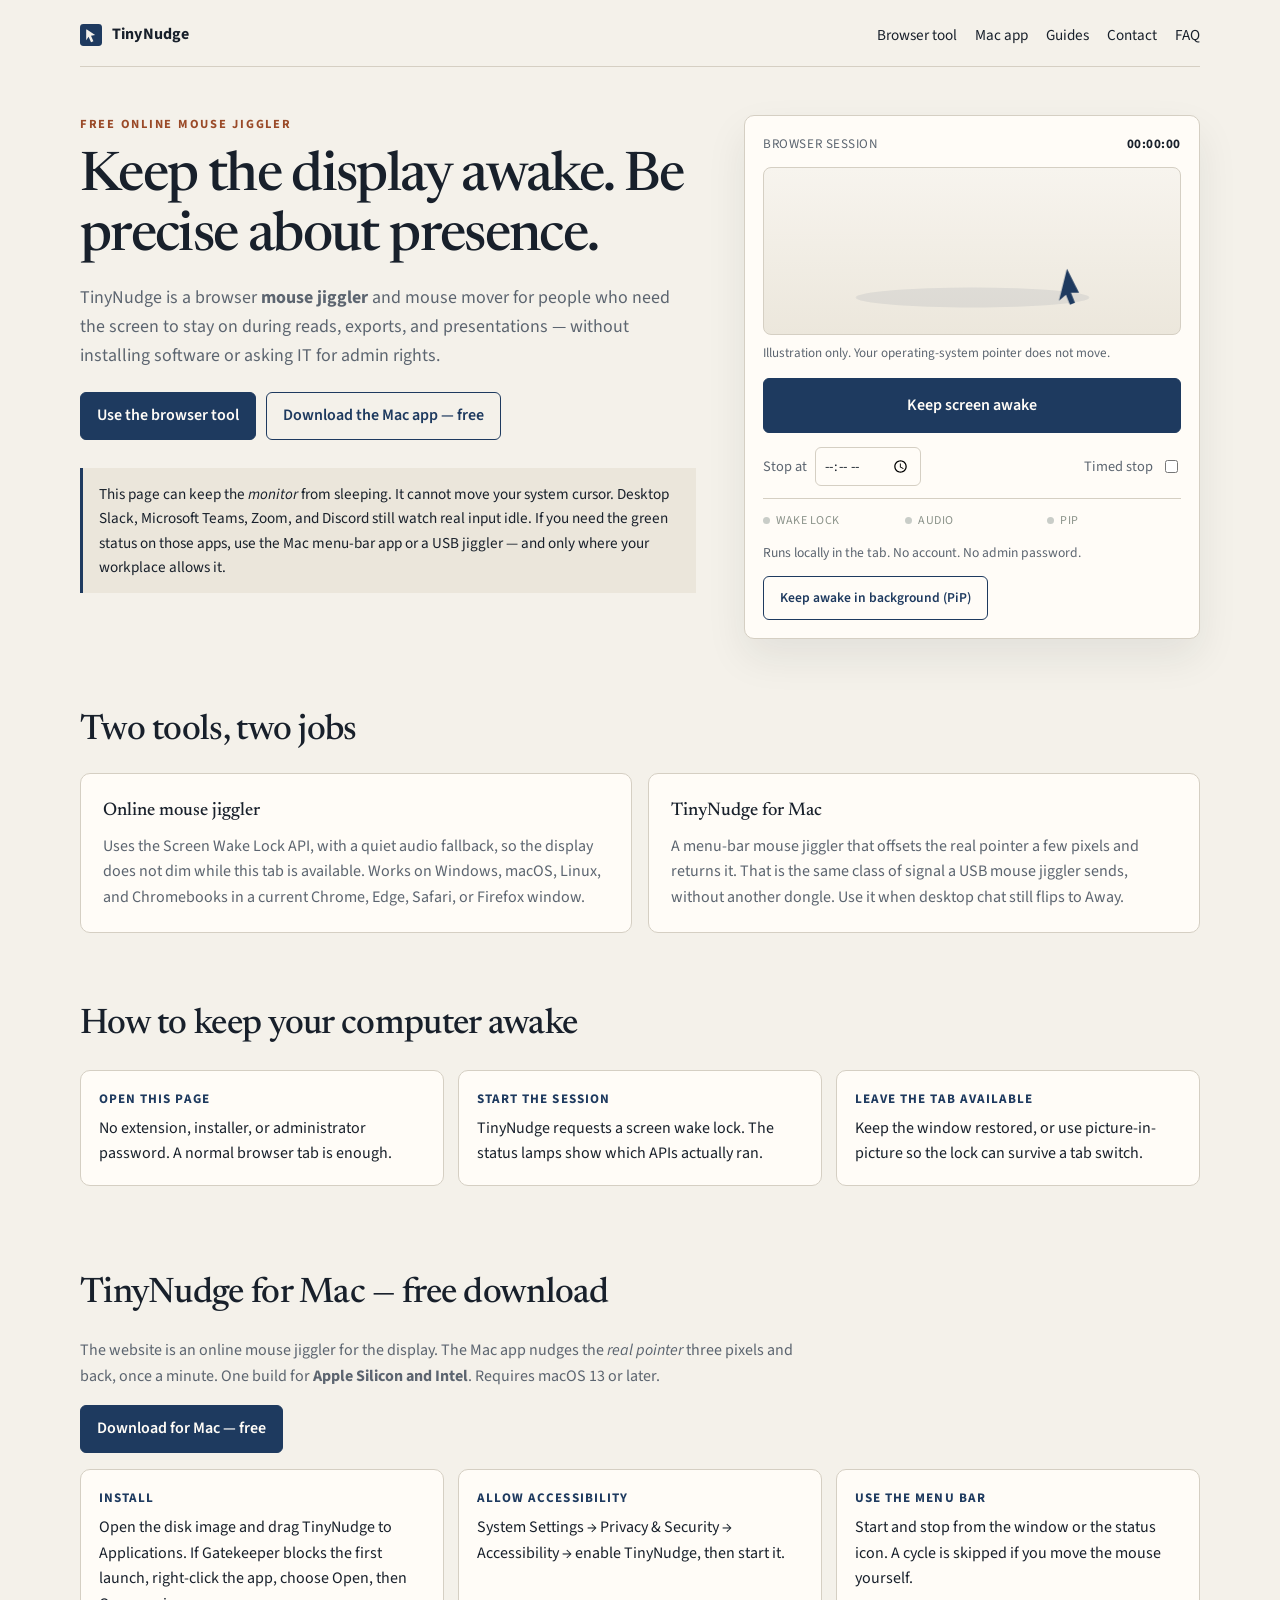
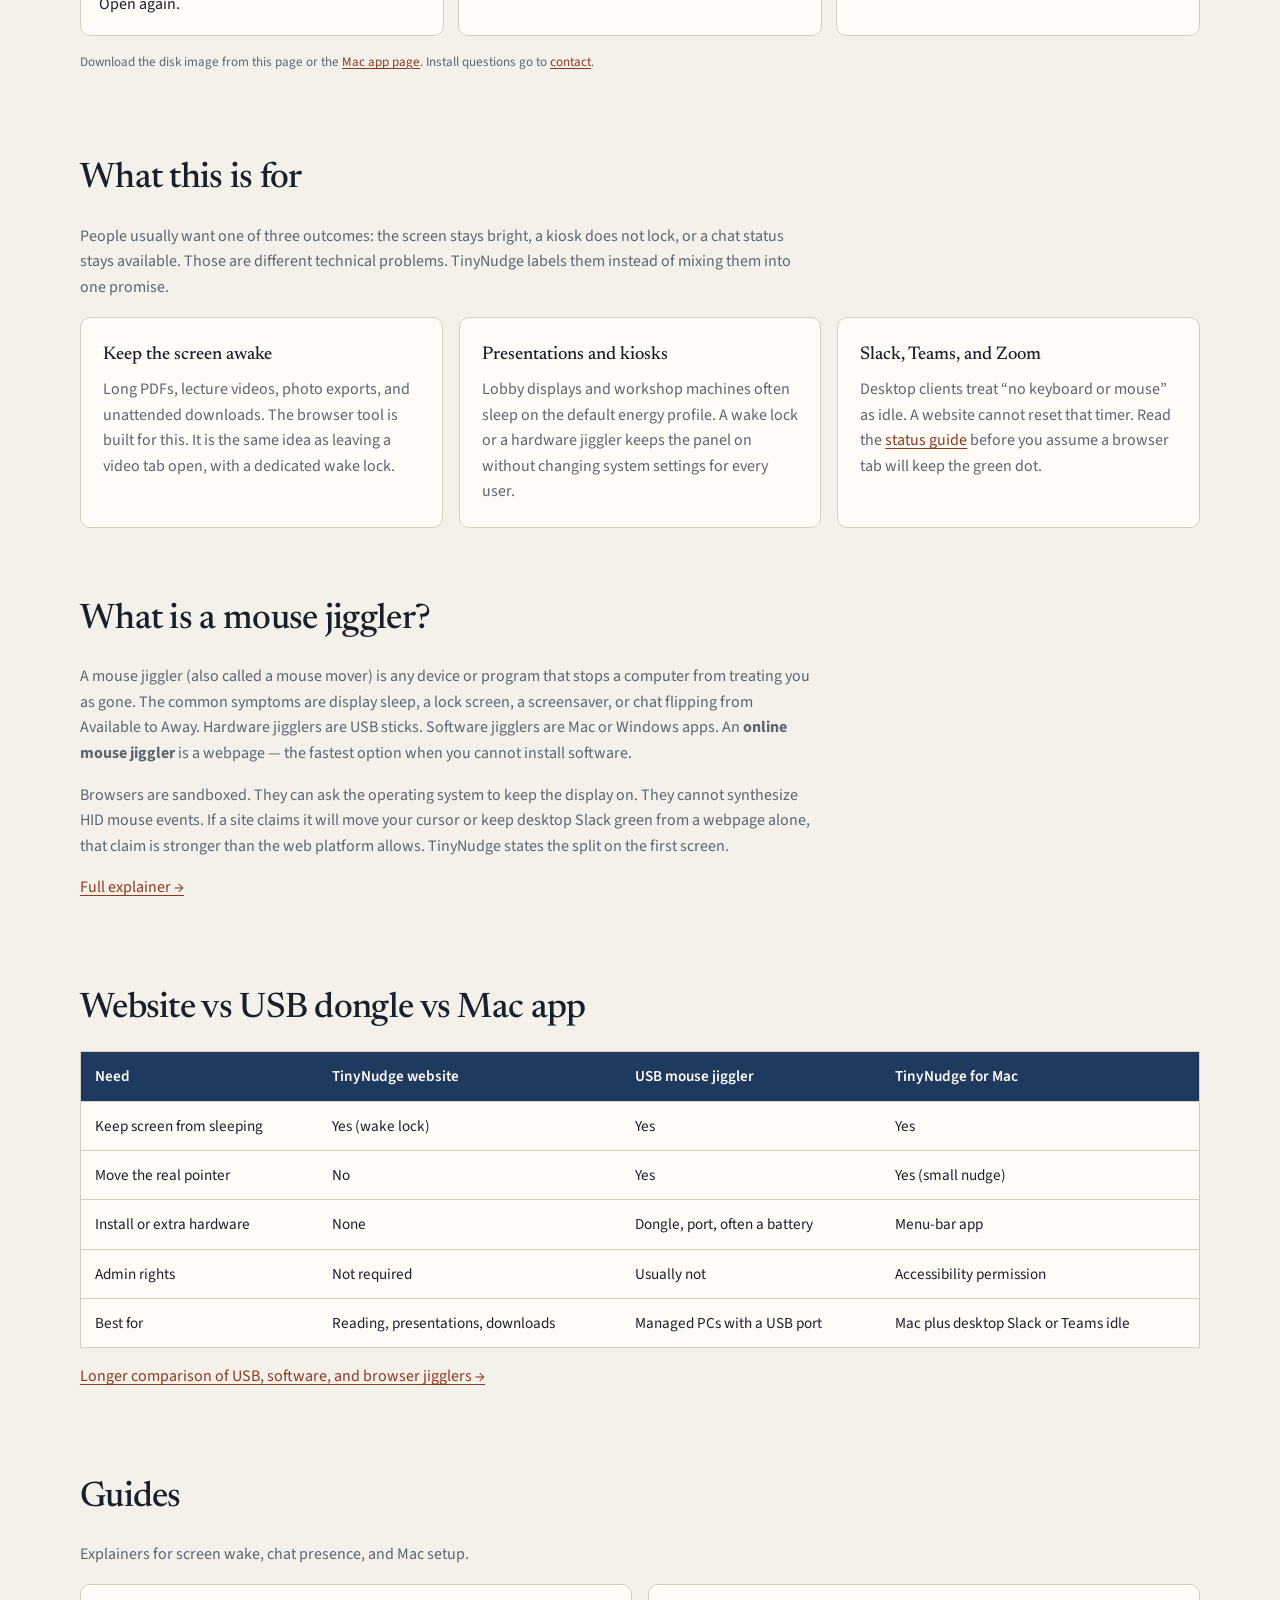
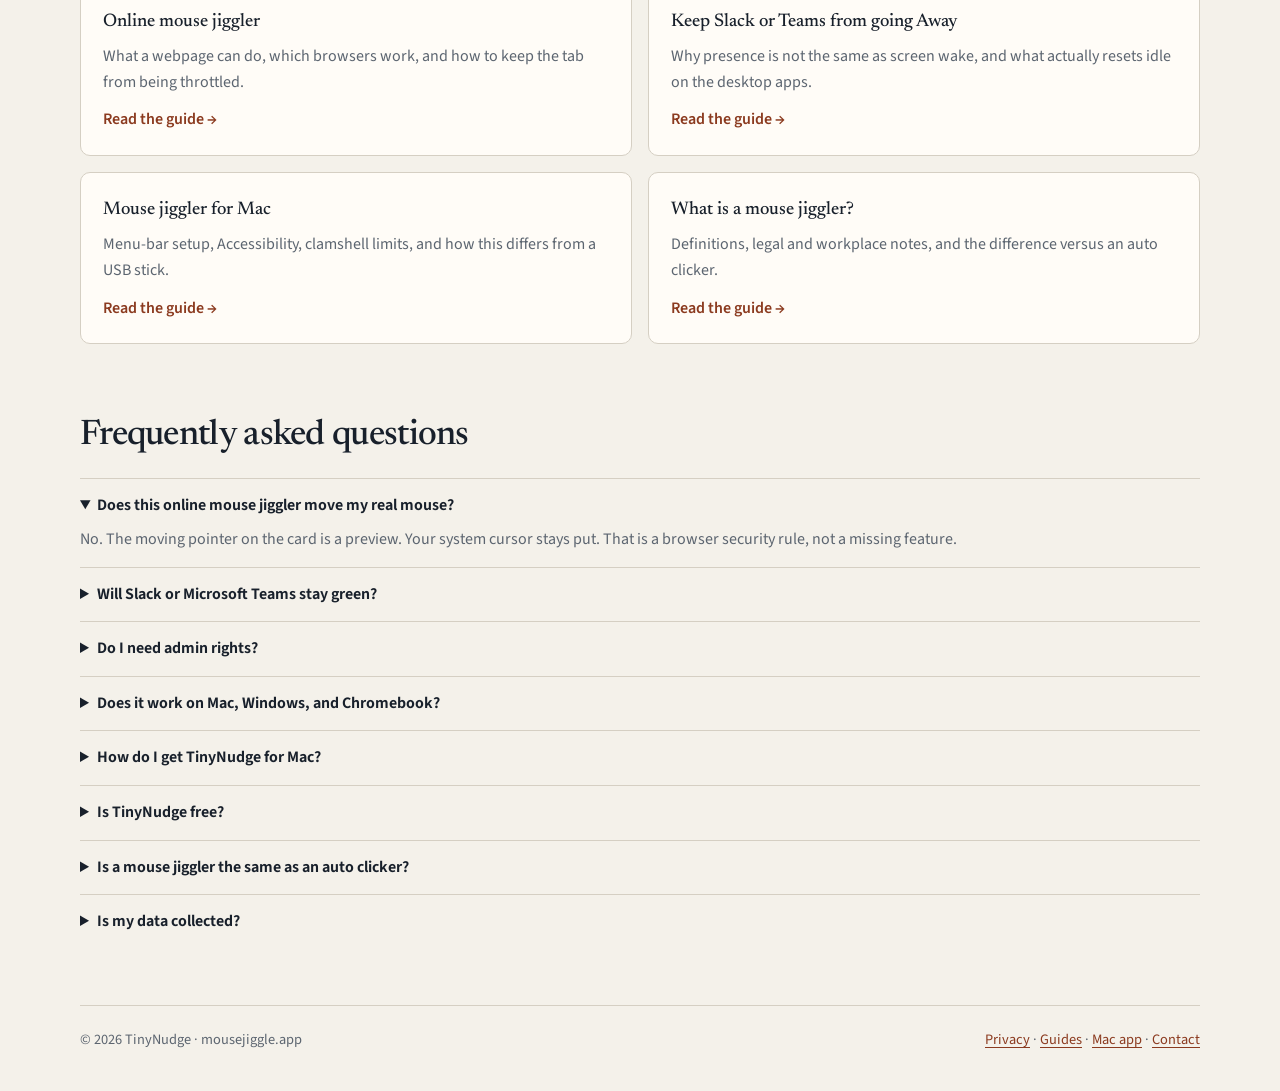
==== commit a1974f88: "Offer TinyNudge for Mac as a free website download. Customers can get the disk image from mousejiggl" ====
--- a/index.html
+++ b/index.html
@@ -58,7 +58,7 @@
             "url": "https://mousejiggle.app/#mac",
             "applicationCategory": "UtilitiesApplication",
             "operatingSystem": "macOS 13+",
-            "offers": { "@type": "Offer", "price": "2.99", "priceCurrency": "USD" },
+            "offers": { "@type": "Offer", "price": "0", "priceCurrency": "USD" },
             "description": "Menu-bar mouse jiggler for Mac that nudges the real pointer a few pixels on a timer."
           },
           {
@@ -93,7 +93,7 @@
                 "name": "Is TinyNudge free?",
                 "acceptedAnswer": {
                   "@type": "Answer",
-                  "text": "The website is free. TinyNudge for Mac is $2.99 per year for Intel and Apple Silicon."
+                  "text": "Yes. The website and TinyNudge for Mac are free. The Mac app is a download for Intel and Apple Silicon."
                 }
               }
             ]
@@ -132,7 +132,7 @@
           </p>
           <div class="hero-actions">
             <a class="btn" href="#tool">Use the browser tool</a>
-            <a class="btn btn-ghost" href="./mac.html">Mac app — $2.99/year</a>
+            <a class="btn btn-ghost" href="./mac.html">Download the Mac app — free</a>
           </div>
           <p class="note">
             This page can keep the <em>monitor</em> from sleeping. It cannot move your system
@@ -213,14 +213,14 @@
       </section>
 
       <section class="section" id="mac">
-        <h2>TinyNudge for Mac — $2.99/year</h2>
+        <h2>TinyNudge for Mac — free download</h2>
         <p>
           The website is an online mouse jiggler for the display. The Mac app nudges the
           <em>real pointer</em> three pixels and back, once a minute. One build for
           <strong>Apple Silicon and Intel</strong>. Requires macOS 13 or later.
         </p>
         <p>
-          <a id="buy-mac" class="btn" data-buy-mac href="./mac.html">Get the Mac app — $2.99/year</a>
+          <a id="buy-mac" class="btn" data-buy-mac href="./downloads/TinyNudge.dmg" download="TinyNudge.dmg">Download for Mac — free</a>
         </p>
         <ol class="steps">
           <li>
@@ -238,10 +238,9 @@
           </li>
         </ol>
         <p class="desk-caption">
-          Download and payment start on the
-          <a href="./mac.html">Mac app page</a>. Until self-serve checkout is live, use the
-          <a href="./contact.html?topic=mac">contact form</a> and we will send a payment link and
-          the disk image.
+          Download the disk image from this page or the
+          <a href="./mac.html">Mac app page</a>. Install questions go to
+          <a href="./contact.html?topic=mac">contact</a>.
         </p>
       </section>
 
@@ -408,15 +407,15 @@
         <details>
           <summary>How do I get TinyNudge for Mac?</summary>
           <p>
-            Go to the <a href="./mac.html">Mac app page</a> or send the
-            <a href="./contact.html?topic=mac">contact form</a> with subject “Mac app purchase.”
-            It is $2.99 per year. We reply with a payment link and then the disk image.
+            Download the disk image from the
+            <a href="./mac.html">Mac app page</a>. It is free. For install help, use
+            <a href="./contact.html?topic=mac">contact</a>.
           </p>
         </details>
         <details>
           <summary>Is TinyNudge free?</summary>
           <p>
-            The website is free. TinyNudge for Mac is $2.99 per year. One download runs on Apple
+            Yes. The website and TinyNudge for Mac are free. One download runs on Apple
             Silicon and Intel Macs.
           </p>
         </details>
--- a/assets/styles.css
+++ b/assets/styles.css
@@ -551,8 +551,24 @@
   overflow: hidden;
 }
 
-.form-card .btn {
-  justify-self: start;
+.form-status {
+  margin: 0;
+  font-weight: 400;
+  font-size: 0.95rem;
+  min-height: 1.4em;
+}
+
+.form-status.pending,
+.form-status.warn {
+  color: var(--accent);
+}
+
+.form-status.ok {
+  color: var(--ok);
+}
+
+.form-status.err {
+  color: #9a1f2b;
 }
 
 @media (max-width: 860px) {
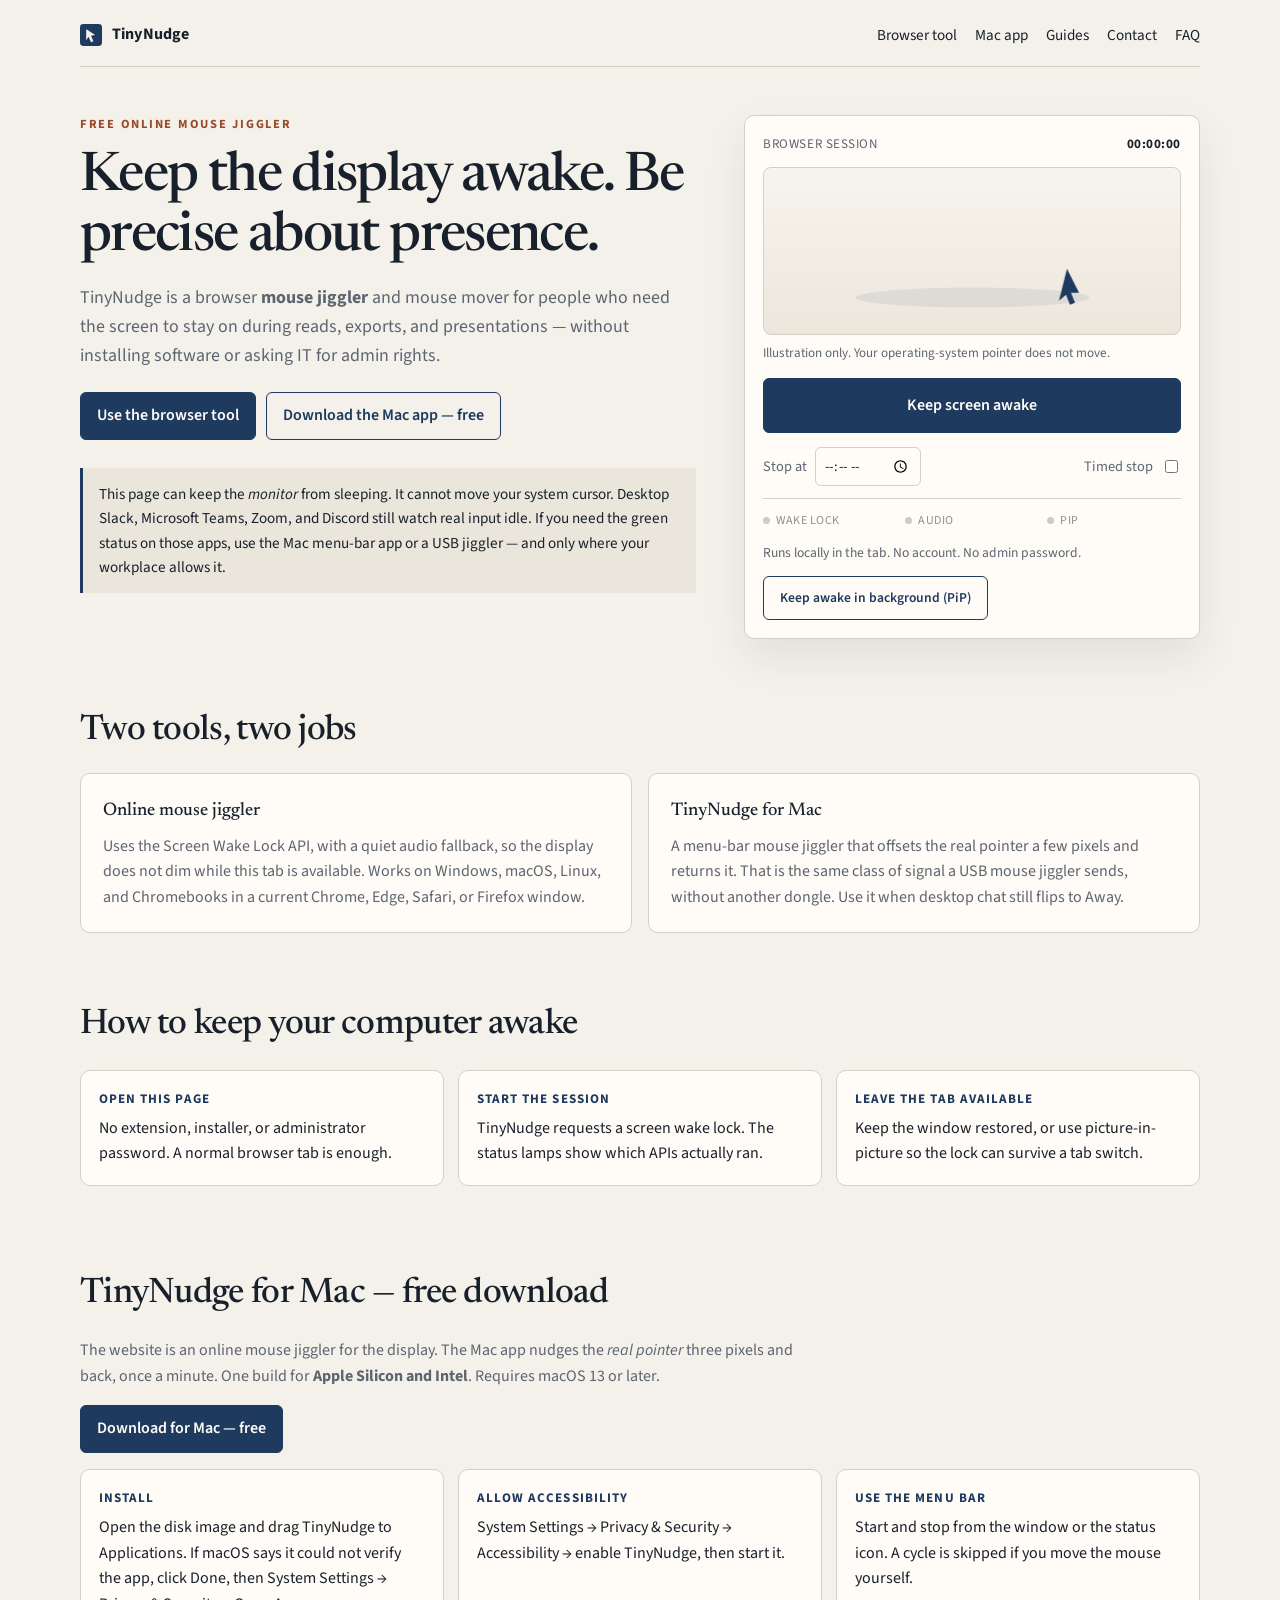
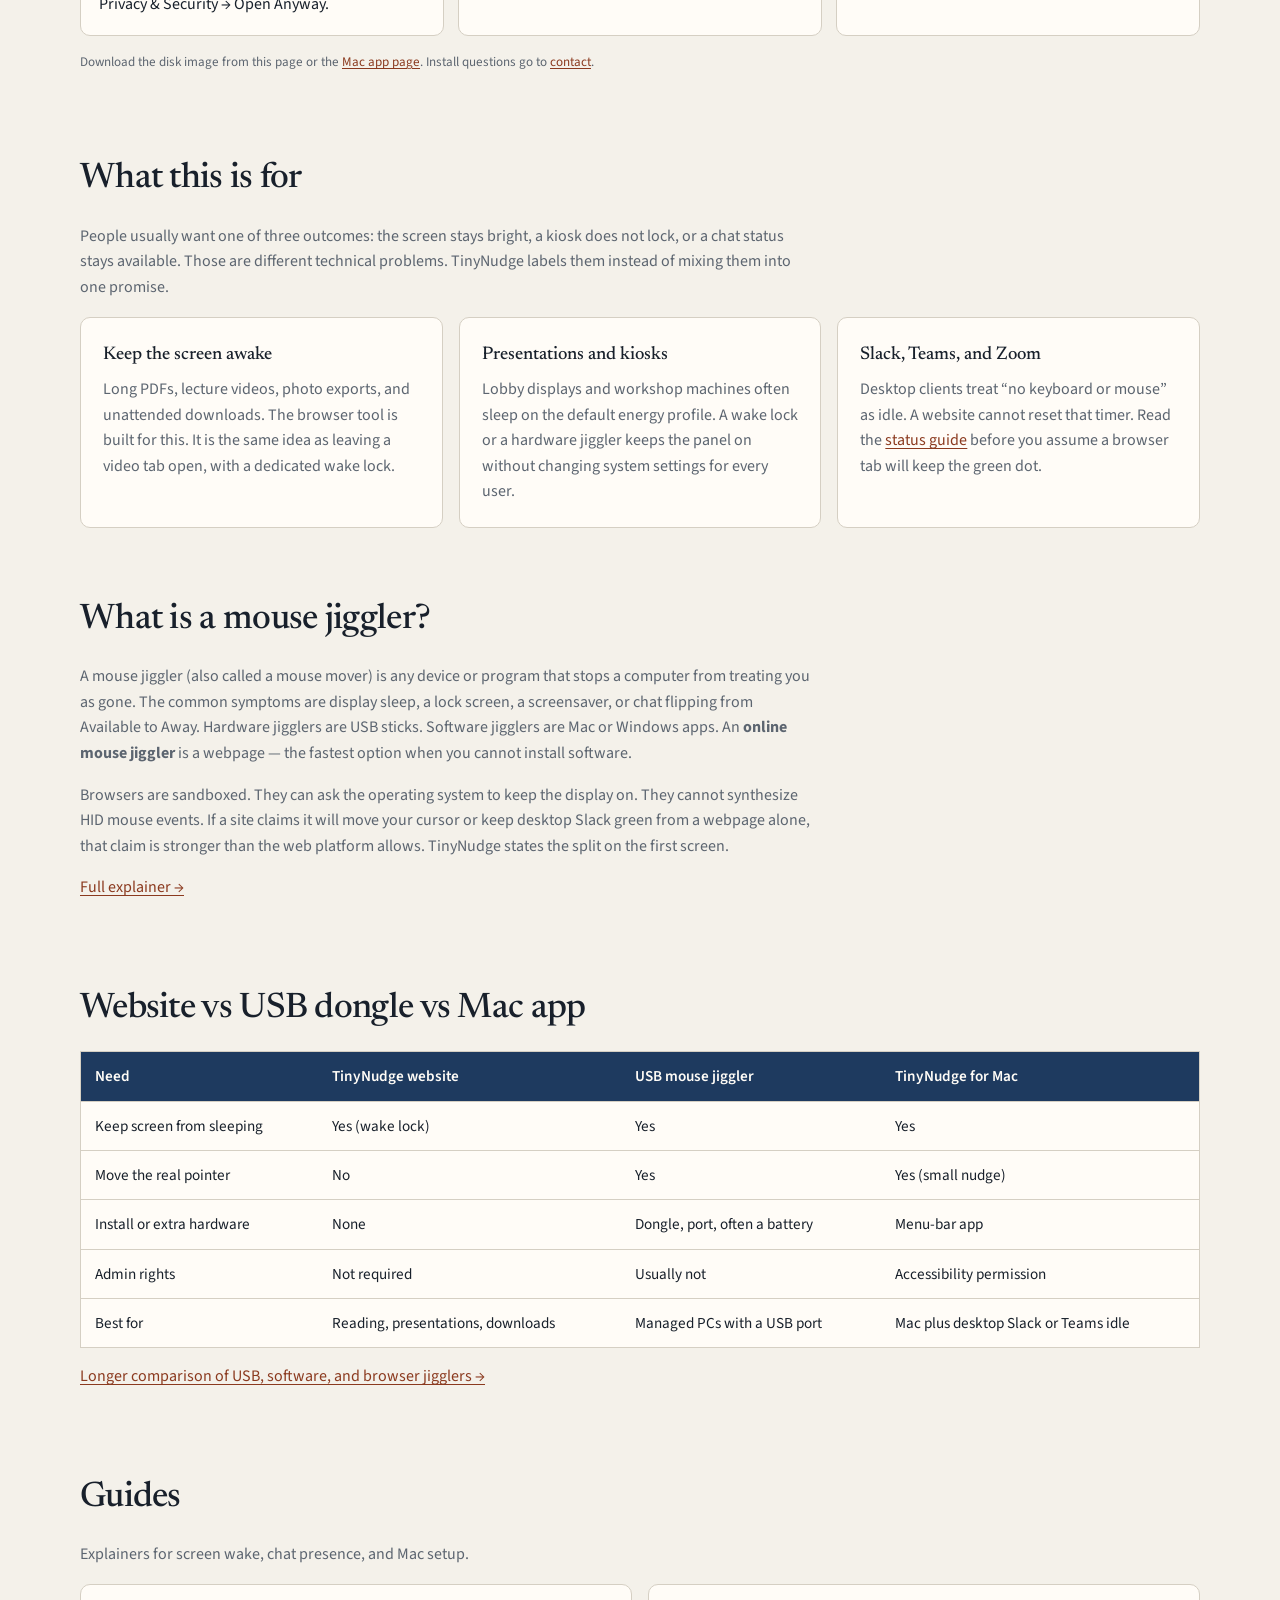
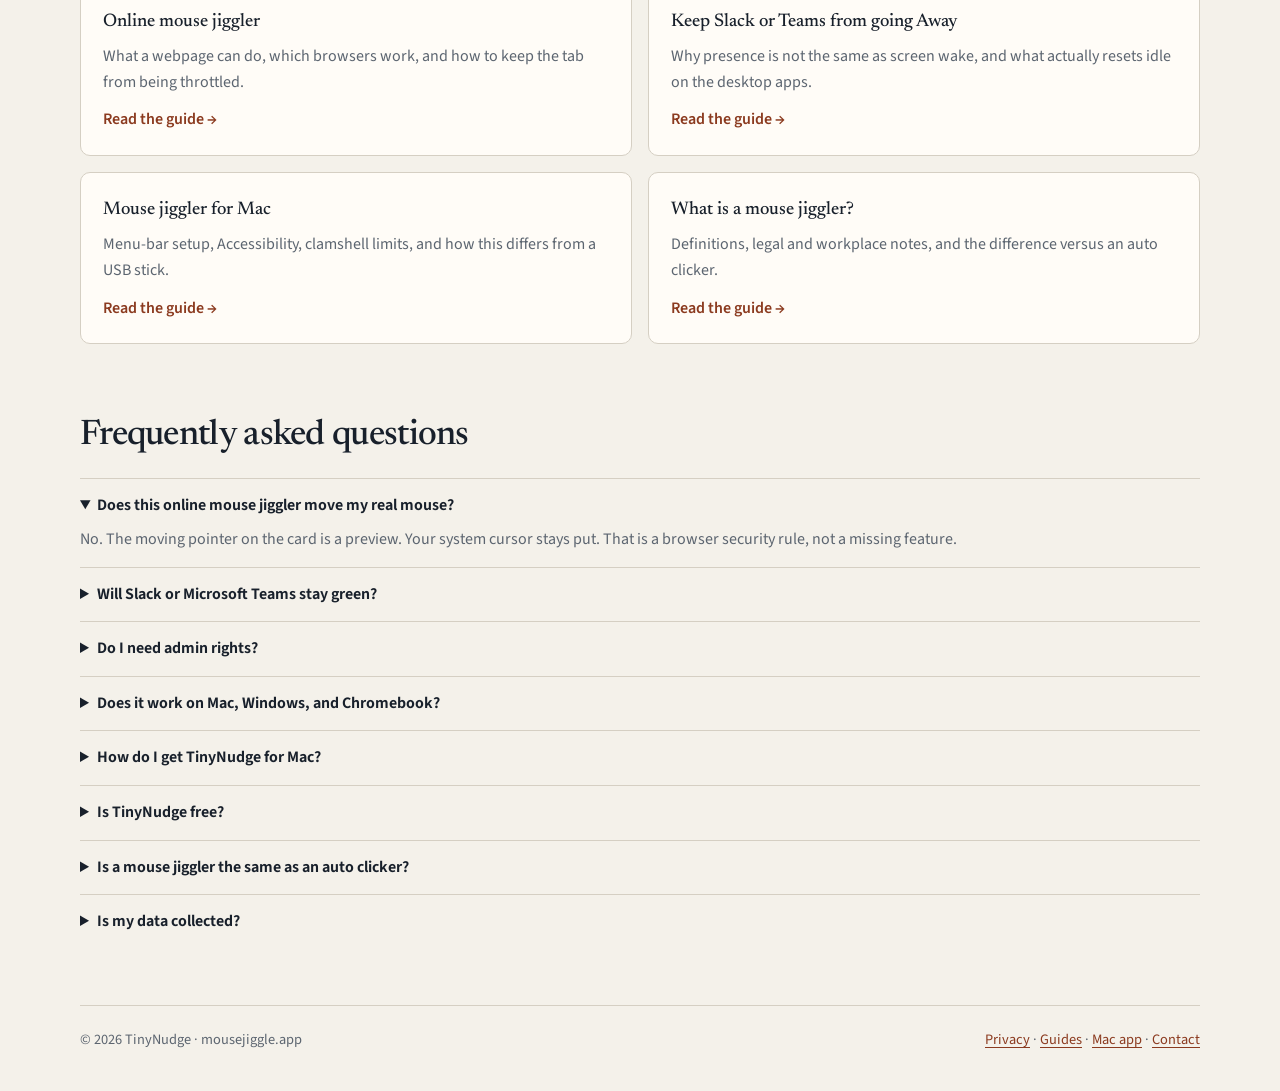
==== commit 96c8572c: "Ship TinyNudge 1.0.1 with a quieter icon and Sequoia Gatekeeper steps. The pointer mark was easy to " ====
--- a/index.html
+++ b/index.html
@@ -132,7 +132,7 @@
           </p>
           <div class="hero-actions">
             <a class="btn" href="#tool">Use the browser tool</a>
-            <a class="btn btn-ghost" href="./mac.html">Download the Mac app — free</a>
+            <a class="btn btn-ghost" href="./downloads/TinyNudge.dmg">Download the Mac app — free</a>
           </div>
           <p class="note">
             This page can keep the <em>monitor</em> from sleeping. It cannot move your system
@@ -220,13 +220,13 @@
           <strong>Apple Silicon and Intel</strong>. Requires macOS 13 or later.
         </p>
         <p>
-          <a id="buy-mac" class="btn" data-buy-mac href="./downloads/TinyNudge.dmg" download="TinyNudge.dmg">Download for Mac — free</a>
+          <a id="buy-mac" class="btn" href="./downloads/TinyNudge.dmg">Download for Mac — free</a>
         </p>
         <ol class="steps">
           <li>
             <strong>Install</strong>
-            Open the disk image and drag TinyNudge to Applications. If Gatekeeper blocks the first
-            launch, right-click the app, choose Open, then Open again.
+            Open the disk image and drag TinyNudge to Applications. If macOS says it could not
+            verify the app, click Done, then System Settings → Privacy &amp; Security → Open Anyway.
           </li>
           <li>
             <strong>Allow Accessibility</strong>
@@ -446,6 +446,5 @@
       </footer>
     </div>
     <script src="./assets/app.js"></script>
-    <script src="./assets/buy.js"></script>
   </body>
 </html>
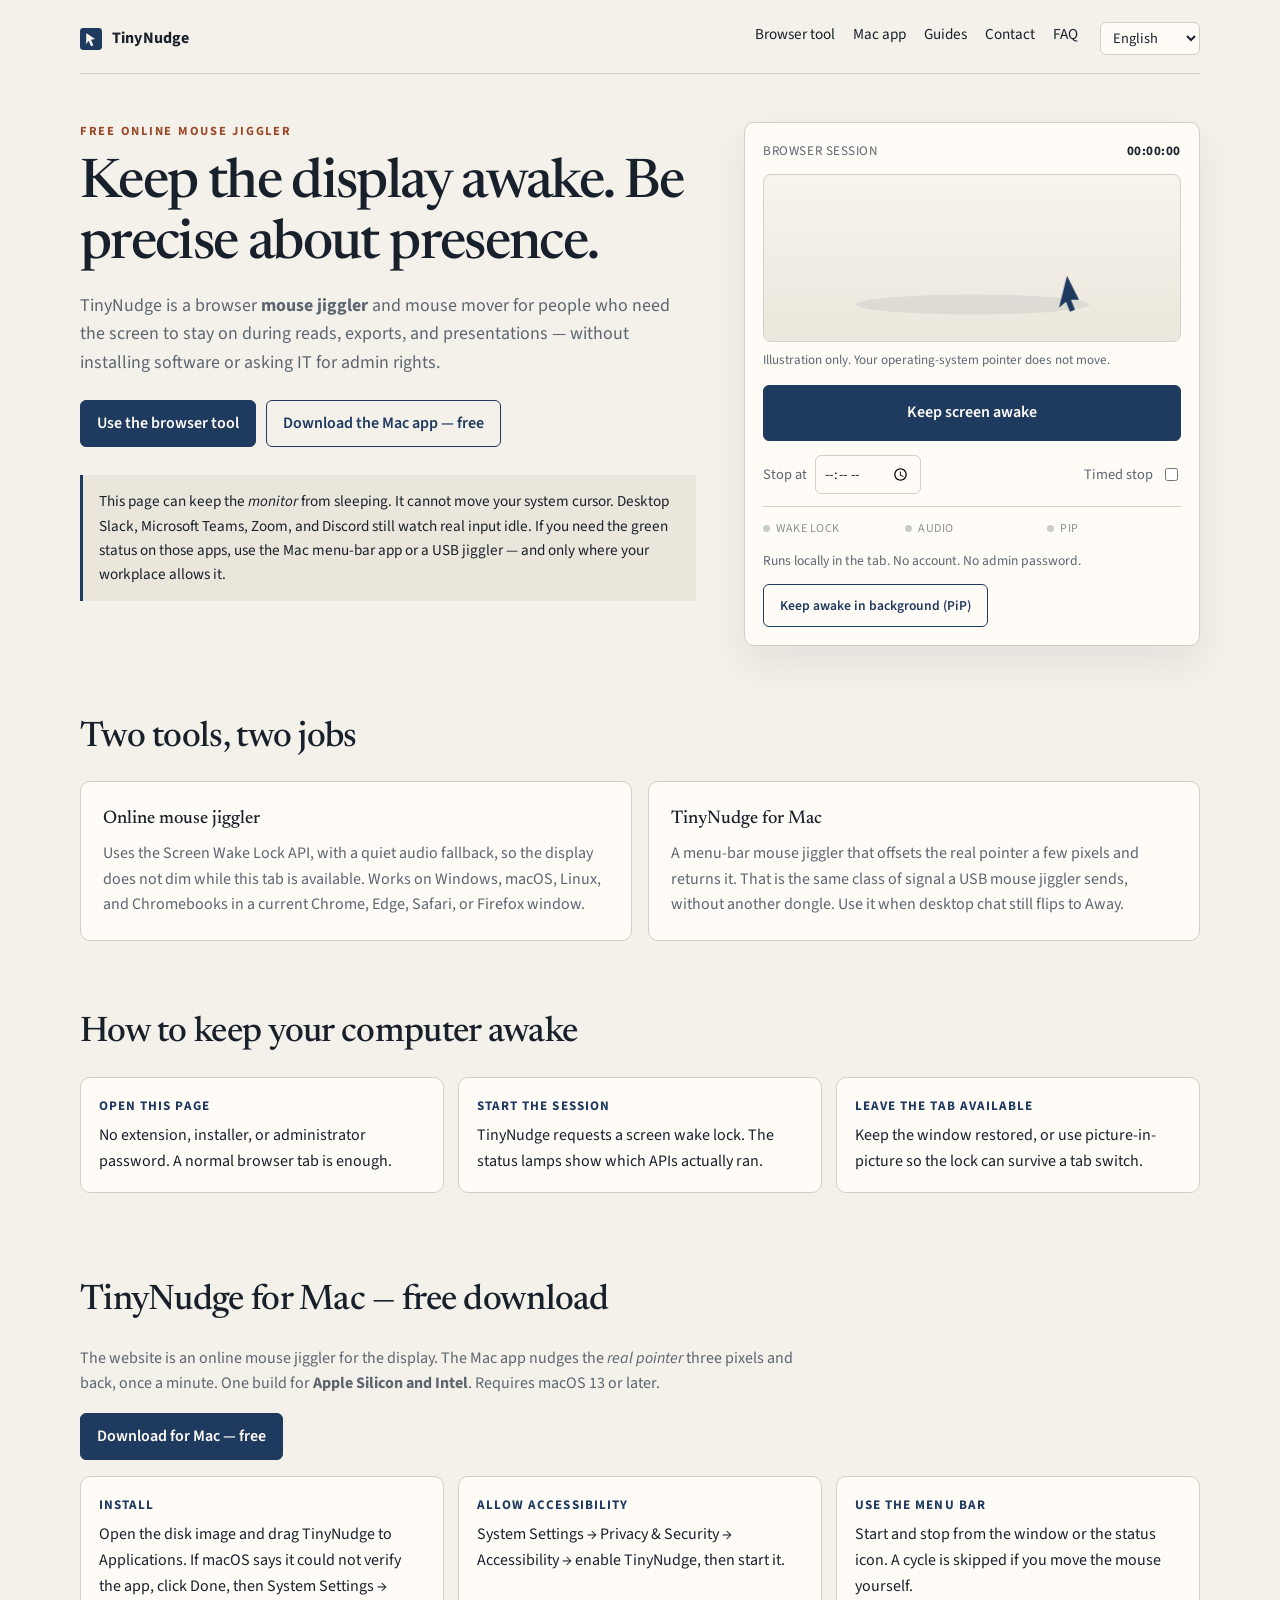
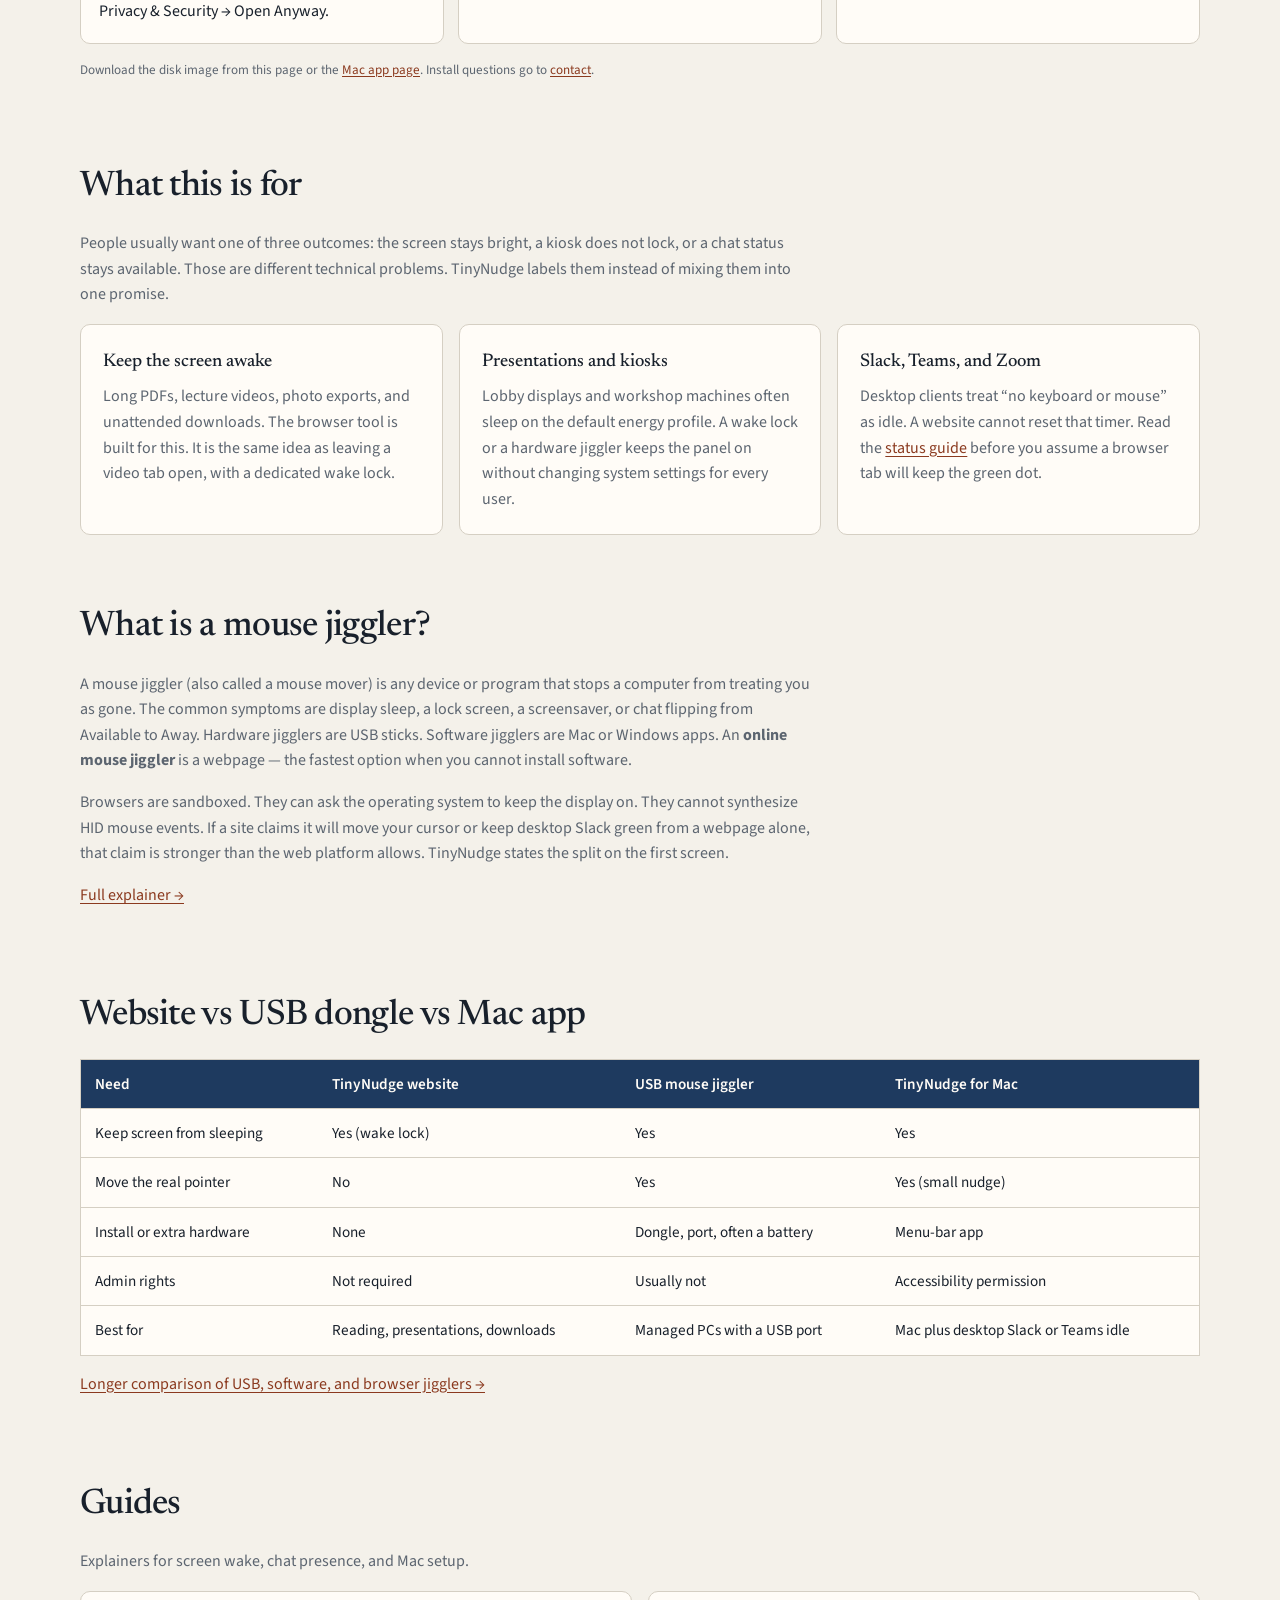
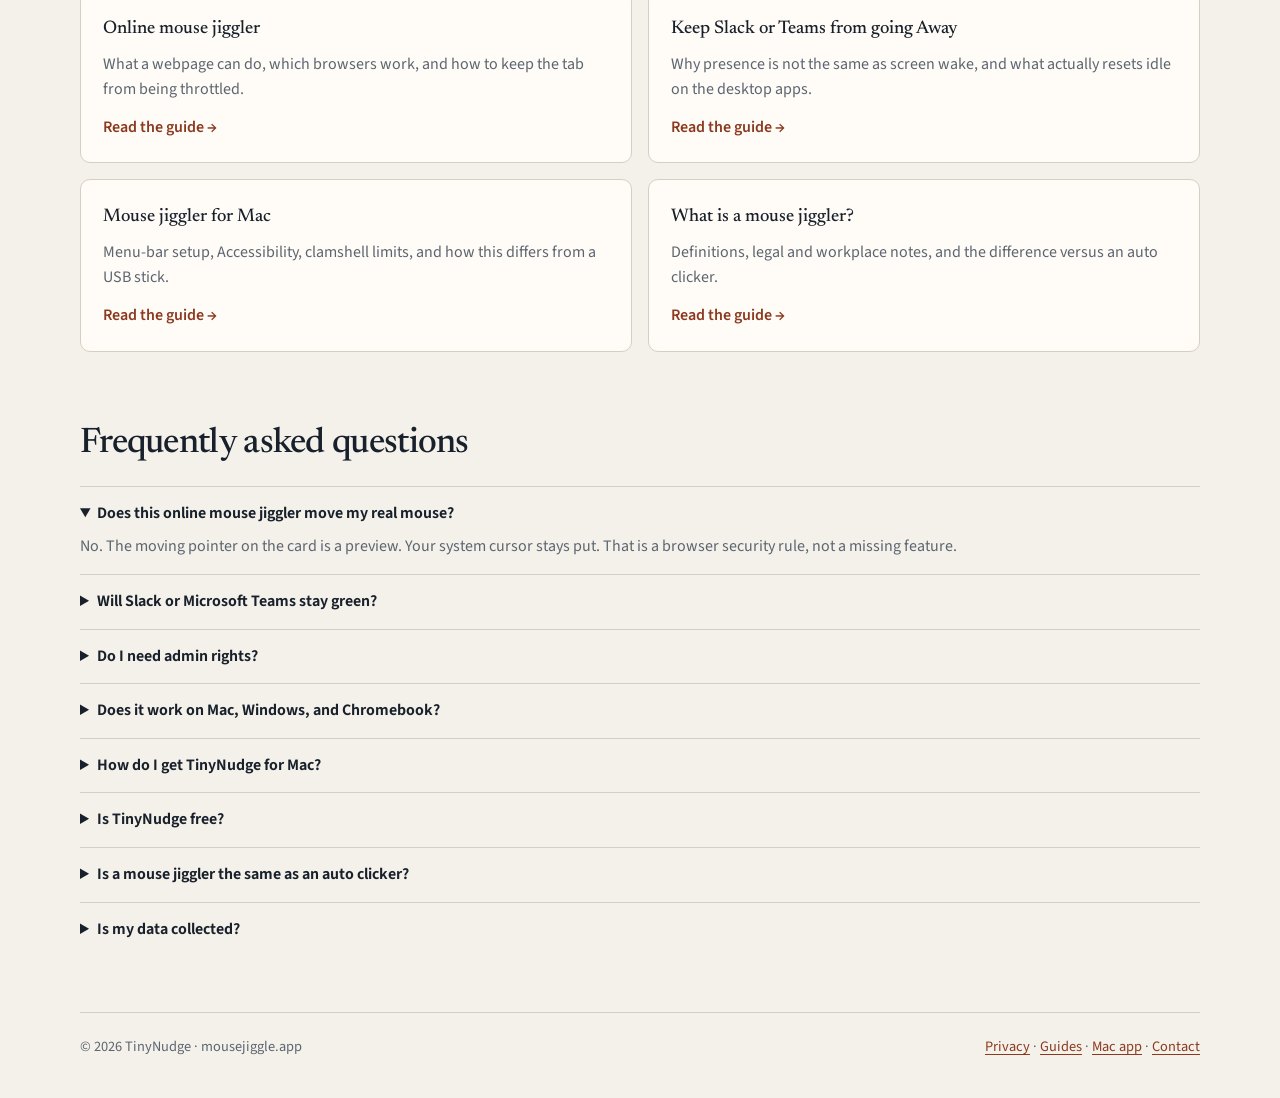
==== commit df909dd1: "Add a language switcher matching the main competitor set. Homepage, Mac, contact, and chrome now swi" ====
--- a/index.html
+++ b/index.html
@@ -3,9 +3,10 @@
   <head>
     <meta charset="utf-8" />
     <meta name="viewport" content="width=device-width, initial-scale=1" />
-    <title>TinyNudge | Online Mouse Jiggler for Screen Wake and Presence</title>
+    <title data-i18n="meta.title">TinyNudge | Online Mouse Jiggler for Screen Wake and Presence</title>
     <meta
       name="description"
+      data-i18n-content="meta.description"
       content="Free online mouse jiggler and mouse mover in the browser. Keep your screen awake with no install. TinyNudge for Mac nudges the real pointer when Slack or Teams go idle."
     />
     <meta
@@ -38,7 +39,8 @@
       href="https://fonts.googleapis.com/css2?family=Newsreader:ital,opsz,wght@0,6..72,500;1,6..72,500&family=Source+Sans+3:wght@400;600;700&display=swap"
       rel="stylesheet"
     />
-    <link rel="stylesheet" href="./assets/styles.css?v=4" />
+    <link rel="stylesheet" href="./assets/styles.css?v=6" />
+    <script src="./assets/i18n.js"></script>
     <script type="application/ld+json">
       {
         "@context": "https://schema.org",
@@ -123,18 +125,18 @@
 
       <section class="hero" id="tool">
         <div>
-          <p class="eyebrow">Free online mouse jiggler</p>
-          <h1>Keep the display awake. Be precise about presence.</h1>
-          <p class="lede">
+          <p class="eyebrow" data-i18n="hero.eyebrow">Free online mouse jiggler</p>
+          <h1 data-i18n="hero.title">Keep the display awake. Be precise about presence.</h1>
+          <p class="lede" data-i18n="hero.lede" data-i18n-html>
             TinyNudge is a browser <strong>mouse jiggler</strong> and mouse mover for people who
             need the screen to stay on during reads, exports, and presentations — without installing
             software or asking IT for admin rights.
           </p>
           <div class="hero-actions">
-            <a class="btn" href="#tool">Use the browser tool</a>
-            <a class="btn btn-ghost" href="./downloads/TinyNudge.dmg">Download the Mac app — free</a>
+            <a class="btn" href="#tool" data-i18n="hero.useTool">Use the browser tool</a>
+            <a class="btn btn-ghost" href="./downloads/TinyNudge.dmg" data-i18n="hero.downloadMac">Download the Mac app — free</a>
           </div>
-          <p class="note">
+          <p class="note" data-i18n="hero.note" data-i18n-html>
             This page can keep the <em>monitor</em> from sleeping. It cannot move your system
             cursor. Desktop Slack, Microsoft Teams, Zoom, and Discord still watch real input idle.
             If you need the green status on those apps, use the Mac menu-bar app or a USB jiggler —
@@ -142,50 +144,50 @@
           </p>
         </div>
 
-        <aside class="console" aria-label="Online mouse jiggler controls">
+        <aside class="console" data-i18n-aria="tool.aria" aria-label="Online mouse jiggler controls">
           <div class="console-head">
-            <span>Browser session</span>
+            <span data-i18n="tool.session">Browser session</span>
             <time id="timer" class="timer" datetime="PT0S">00:00:00</time>
           </div>
           <div class="desk">
             <canvas id="path" aria-hidden="true"></canvas>
           </div>
-          <p class="desk-caption">Illustration only. Your operating-system pointer does not move.</p>
-          <button id="start" class="btn" type="button" aria-pressed="false">Keep screen awake</button>
+          <p class="desk-caption" data-i18n="tool.caption">Illustration only. Your operating-system pointer does not move.</p>
+          <button id="start" class="btn" type="button" aria-pressed="false" data-i18n="tool.start">Keep screen awake</button>
           <div class="controls">
             <label>
-              Stop at
+              <span data-i18n="tool.stopAt">Stop at</span>
               <input id="stop-at" type="time" />
             </label>
             <label>
-              Timed stop
+              <span data-i18n="tool.timed">Timed stop</span>
               <input id="auto-stop" type="checkbox" />
             </label>
           </div>
           <div class="lamps">
-            <div class="lamp" id="lamp-wake"><span class="dot"></span> Wake lock</div>
-            <div class="lamp" id="lamp-audio"><span class="dot"></span> Audio</div>
-            <div class="lamp" id="lamp-pip"><span class="dot"></span> PiP</div>
+            <div class="lamp" id="lamp-wake"><span class="dot"></span> <span data-i18n="tool.wake">Wake lock</span></div>
+            <div class="lamp" id="lamp-audio"><span class="dot"></span> <span data-i18n="tool.audio">Audio</span></div>
+            <div class="lamp" id="lamp-pip"><span class="dot"></span> <span data-i18n="tool.pip">PiP</span></div>
           </div>
-          <p class="safe">Runs locally in the tab. No account. No admin password.</p>
-          <p class="safe"><button id="pip-btn" class="btn btn-ghost" type="button">Keep awake in background (PiP)</button></p>
+          <p class="safe" data-i18n="tool.safe">Runs locally in the tab. No account. No admin password.</p>
+          <p class="safe"><button id="pip-btn" class="btn btn-ghost" type="button" data-i18n="tool.pipBtn">Keep awake in background (PiP)</button></p>
         </aside>
       </section>
 
       <section class="section">
-        <h2>Two tools, two jobs</h2>
+        <h2 data-i18n="two.title">Two tools, two jobs</h2>
         <div class="grid-2">
           <article class="card">
-            <h3>Online mouse jiggler</h3>
-            <p>
+            <h3 data-i18n="two.web.h">Online mouse jiggler</h3>
+            <p data-i18n="two.web.p">
               Uses the Screen Wake Lock API, with a quiet audio fallback, so the display does not
               dim while this tab is available. Works on Windows, macOS, Linux, and Chromebooks in a
               current Chrome, Edge, Safari, or Firefox window.
             </p>
           </article>
           <article class="card">
-            <h3>TinyNudge for Mac</h3>
-            <p>
+            <h3 data-i18n="two.mac.h">TinyNudge for Mac</h3>
+            <p data-i18n="two.mac.p">
               A menu-bar mouse jiggler that offsets the real pointer a few pixels and returns it.
               That is the same class of signal a USB mouse jiggler sends, without another dongle.
               Use it when desktop chat still flips to Away.
@@ -195,49 +197,48 @@
       </section>
 
       <section class="section" id="how">
-        <h2>How to keep your computer awake</h2>
+        <h2 data-i18n="how.title">How to keep your computer awake</h2>
         <ol class="steps">
           <li>
-            <strong>Open this page</strong>
-            No extension, installer, or administrator password. A normal browser tab is enough.
-          </li>
-          <li>
-            <strong>Start the session</strong>
-            TinyNudge requests a screen wake lock. The status lamps show which APIs actually ran.
-          </li>
-          <li>
-            <strong>Leave the tab available</strong>
-            Keep the window restored, or use picture-in-picture so the lock can survive a tab switch.
+            <strong data-i18n="how.1.h">Open this page</strong>
+            <span data-i18n="how.1.p">No extension, installer, or administrator password. A normal browser tab is enough.</span>
+          </li>
+          <li>
+            <strong data-i18n="how.2.h">Start the session</strong>
+            <span data-i18n="how.2.p">TinyNudge requests a screen wake lock. The status lamps show which APIs actually ran.</span>
+          </li>
+          <li>
+            <strong data-i18n="how.3.h">Leave the tab available</strong>
+            <span data-i18n="how.3.p">Keep the window restored, or use picture-in-picture so the lock can survive a tab switch.</span>
           </li>
         </ol>
       </section>
 
       <section class="section" id="mac">
-        <h2>TinyNudge for Mac — free download</h2>
-        <p>
+        <h2 data-i18n="mac.title">TinyNudge for Mac — free download</h2>
+        <p data-i18n="mac.lead" data-i18n-html>
           The website is an online mouse jiggler for the display. The Mac app nudges the
           <em>real pointer</em> three pixels and back, once a minute. One build for
           <strong>Apple Silicon and Intel</strong>. Requires macOS 13 or later.
         </p>
         <p>
-          <a id="buy-mac" class="btn" href="./downloads/TinyNudge.dmg">Download for Mac — free</a>
+          <a id="buy-mac" class="btn" href="./downloads/TinyNudge.dmg" data-i18n="mac.download">Download for Mac — free</a>
         </p>
         <ol class="steps">
           <li>
-            <strong>Install</strong>
-            Open the disk image and drag TinyNudge to Applications. If macOS says it could not
-            verify the app, click Done, then System Settings → Privacy &amp; Security → Open Anyway.
-          </li>
-          <li>
-            <strong>Allow Accessibility</strong>
-            System Settings → Privacy &amp; Security → Accessibility → enable TinyNudge, then start it.
-          </li>
-          <li>
-            <strong>Use the menu bar</strong>
-            Start and stop from the window or the status icon. A cycle is skipped if you move the mouse yourself.
+            <strong data-i18n="mac.s1.h">Install</strong>
+            <span data-i18n="mac.s1.p" data-i18n-html>Open the disk image and drag TinyNudge to Applications. If macOS says it could not verify the app, click Done, then System Settings → Privacy &amp; Security → Open Anyway.</span>
+          </li>
+          <li>
+            <strong data-i18n="mac.s2.h">Allow Accessibility</strong>
+            <span data-i18n="mac.s2.p">System Settings → Privacy &amp; Security → Accessibility → enable TinyNudge, then start it.</span>
+          </li>
+          <li>
+            <strong data-i18n="mac.s3.h">Use the menu bar</strong>
+            <span data-i18n="mac.s3.p">Start and stop from the window or the status icon. A cycle is skipped if you move the mouse yourself.</span>
           </li>
         </ol>
-        <p class="desk-caption">
+        <p class="desk-caption" data-i18n="mac.foot" data-i18n-html>
           Download the disk image from this page or the
           <a href="./mac.html">Mac app page</a>. Install questions go to
           <a href="./contact.html?topic=mac">contact</a>.
@@ -245,32 +246,32 @@
       </section>
 
       <section class="section" id="use-cases">
-        <h2>What this is for</h2>
-        <p>
+        <h2 data-i18n="use.title">What this is for</h2>
+        <p data-i18n="use.lead">
           People usually want one of three outcomes: the screen stays bright, a kiosk does not
           lock, or a chat status stays available. Those are different technical problems. TinyNudge
           labels them instead of mixing them into one promise.
         </p>
         <div class="grid-3">
           <article class="card">
-            <h3>Keep the screen awake</h3>
-            <p>
+            <h3 data-i18n="use.screen.h">Keep the screen awake</h3>
+            <p data-i18n="use.screen.p">
               Long PDFs, lecture videos, photo exports, and unattended downloads. The browser tool
               is built for this. It is the same idea as leaving a video tab open, with a dedicated
               wake lock.
             </p>
           </article>
           <article class="card">
-            <h3>Presentations and kiosks</h3>
-            <p>
+            <h3 data-i18n="use.kiosk.h">Presentations and kiosks</h3>
+            <p data-i18n="use.kiosk.p">
               Lobby displays and workshop machines often sleep on the default energy profile. A
               wake lock or a hardware jiggler keeps the panel on without changing system settings
               for every user.
             </p>
           </article>
           <article class="card">
-            <h3>Slack, Teams, and Zoom</h3>
-            <p>
+            <h3 data-i18n="use.chat.h">Slack, Teams, and Zoom</h3>
+            <p data-i18n="use.chat.p" data-i18n-html>
               Desktop clients treat “no keyboard or mouse” as idle. A website cannot reset that
               timer. Read the
               <a href="./guides/keep-slack-teams-status-green.html">status guide</a>
@@ -281,154 +282,154 @@
       </section>
 
       <section class="section" id="what">
-        <h2>What is a mouse jiggler?</h2>
-        <p>
+        <h2 data-i18n="what.title">What is a mouse jiggler?</h2>
+        <p data-i18n="what.p1" data-i18n-html>
           A mouse jiggler (also called a mouse mover) is any device or program that stops a computer
           from treating you as gone. The common symptoms are display sleep, a lock screen, a
           screensaver, or chat flipping from Available to Away. Hardware jigglers are USB sticks.
           Software jigglers are Mac or Windows apps. An <strong>online mouse jiggler</strong> is a
           webpage — the fastest option when you cannot install software.
         </p>
-        <p>
+        <p data-i18n="what.p2">
           Browsers are sandboxed. They can ask the operating system to keep the display on. They
           cannot synthesize HID mouse events. If a site claims it will move your cursor or keep
           desktop Slack green from a webpage alone, that claim is stronger than the web platform
           allows. TinyNudge states the split on the first screen.
         </p>
         <p>
-          <a class="more" href="./guides/what-is-a-mouse-jiggler.html">Full explainer →</a>
+          <a class="more" href="./guides/what-is-a-mouse-jiggler.html" data-i18n="what.more">Full explainer →</a>
         </p>
       </section>
 
       <section class="section" id="compare">
-        <h2>Website vs USB dongle vs Mac app</h2>
+        <h2 data-i18n="cmp.title">Website vs USB dongle vs Mac app</h2>
         <table class="compare">
           <thead>
             <tr>
-              <th>Need</th>
-              <th>TinyNudge website</th>
-              <th>USB mouse jiggler</th>
-              <th>TinyNudge for Mac</th>
+              <th data-i18n="cmp.need">Need</th>
+              <th data-i18n="cmp.web">TinyNudge website</th>
+              <th data-i18n="cmp.usb">USB mouse jiggler</th>
+              <th data-i18n="cmp.mac">TinyNudge for Mac</th>
             </tr>
           </thead>
           <tbody>
             <tr>
-              <td>Keep screen from sleeping</td>
-              <td>Yes (wake lock)</td>
-              <td>Yes</td>
-              <td>Yes</td>
-            </tr>
-            <tr>
-              <td>Move the real pointer</td>
-              <td>No</td>
-              <td>Yes</td>
-              <td>Yes (small nudge)</td>
-            </tr>
-            <tr>
-              <td>Install or extra hardware</td>
-              <td>None</td>
-              <td>Dongle, port, often a battery</td>
-              <td>Menu-bar app</td>
-            </tr>
-            <tr>
-              <td>Admin rights</td>
-              <td>Not required</td>
-              <td>Usually not</td>
-              <td>Accessibility permission</td>
-            </tr>
-            <tr>
-              <td>Best for</td>
-              <td>Reading, presentations, downloads</td>
-              <td>Managed PCs with a USB port</td>
-              <td>Mac plus desktop Slack or Teams idle</td>
+              <td data-i18n="cmp.r1c">Keep screen from sleeping</td>
+              <td data-i18n="cmp.r1w">Yes (wake lock)</td>
+              <td data-i18n="cmp.yes">Yes</td>
+              <td data-i18n="cmp.yes">Yes</td>
+            </tr>
+            <tr>
+              <td data-i18n="cmp.r2c">Move the real pointer</td>
+              <td data-i18n="cmp.no">No</td>
+              <td data-i18n="cmp.yes">Yes</td>
+              <td data-i18n="cmp.r2m">Yes (small nudge)</td>
+            </tr>
+            <tr>
+              <td data-i18n="cmp.r3c">Install or extra hardware</td>
+              <td data-i18n="cmp.r3w">None</td>
+              <td data-i18n="cmp.r3u">Dongle, port, often a battery</td>
+              <td data-i18n="cmp.r3m">Menu-bar app</td>
+            </tr>
+            <tr>
+              <td data-i18n="cmp.r4c">Admin rights</td>
+              <td data-i18n="cmp.r4w">Not required</td>
+              <td data-i18n="cmp.r4u">Usually not</td>
+              <td data-i18n="cmp.r4m">Accessibility permission</td>
+            </tr>
+            <tr>
+              <td data-i18n="cmp.r5c">Best for</td>
+              <td data-i18n="cmp.r5w">Reading, presentations, downloads</td>
+              <td data-i18n="cmp.r5u">Managed PCs with a USB port</td>
+              <td data-i18n="cmp.r5m">Mac plus desktop Slack or Teams idle</td>
             </tr>
           </tbody>
         </table>
         <p>
-          <a href="./guides/usb-vs-software-mouse-jiggler.html">Longer comparison of USB, software, and browser jigglers →</a>
+          <a href="./guides/usb-vs-software-mouse-jiggler.html" data-i18n="cmp.more">Longer comparison of USB, software, and browser jigglers →</a>
         </p>
       </section>
 
       <section class="section" id="guides">
-        <h2>Guides</h2>
-        <p>Explainers for screen wake, chat presence, and Mac setup.</p>
+        <h2 data-i18n="guides.title">Guides</h2>
+        <p data-i18n="guides.lead">Explainers for screen wake, chat presence, and Mac setup.</p>
         <div class="guides">
           <article class="card">
-            <h3>Online mouse jiggler</h3>
-            <p>What a webpage can do, which browsers work, and how to keep the tab from being throttled.</p>
-            <a class="more" href="./guides/online-mouse-jiggler.html">Read the guide →</a>
-          </article>
-          <article class="card">
-            <h3>Keep Slack or Teams from going Away</h3>
-            <p>Why presence is not the same as screen wake, and what actually resets idle on the desktop apps.</p>
-            <a class="more" href="./guides/keep-slack-teams-status-green.html">Read the guide →</a>
-          </article>
-          <article class="card">
-            <h3>Mouse jiggler for Mac</h3>
-            <p>Menu-bar setup, Accessibility, clamshell limits, and how this differs from a USB stick.</p>
-            <a class="more" href="./guides/mouse-jiggler-for-mac.html">Read the guide →</a>
-          </article>
-          <article class="card">
-            <h3>What is a mouse jiggler?</h3>
-            <p>Definitions, legal and workplace notes, and the difference versus an auto clicker.</p>
-            <a class="more" href="./guides/what-is-a-mouse-jiggler.html">Read the guide →</a>
+            <h3 data-i18n="guides.g1.h">Online mouse jiggler</h3>
+            <p data-i18n="guides.g1.p">What a webpage can do, which browsers work, and how to keep the tab from being throttled.</p>
+            <a class="more" href="./guides/online-mouse-jiggler.html" data-i18n="guides.read">Read the guide →</a>
+          </article>
+          <article class="card">
+            <h3 data-i18n="guides.g2.h">Keep Slack or Teams from going Away</h3>
+            <p data-i18n="guides.g2.p">Why presence is not the same as screen wake, and what actually resets idle on the desktop apps.</p>
+            <a class="more" href="./guides/keep-slack-teams-status-green.html" data-i18n="guides.read">Read the guide →</a>
+          </article>
+          <article class="card">
+            <h3 data-i18n="guides.g3.h">Mouse jiggler for Mac</h3>
+            <p data-i18n="guides.g3.p">Menu-bar setup, Accessibility, clamshell limits, and how this differs from a USB stick.</p>
+            <a class="more" href="./guides/mouse-jiggler-for-mac.html" data-i18n="guides.read">Read the guide →</a>
+          </article>
+          <article class="card">
+            <h3 data-i18n="guides.g4.h">What is a mouse jiggler?</h3>
+            <p data-i18n="guides.g4.p">Definitions, legal and workplace notes, and the difference versus an auto clicker.</p>
+            <a class="more" href="./guides/what-is-a-mouse-jiggler.html" data-i18n="guides.read">Read the guide →</a>
           </article>
         </div>
       </section>
 
       <section class="section faq" id="faq">
-        <h2>Frequently asked questions</h2>
+        <h2 data-i18n="faq.title">Frequently asked questions</h2>
         <details open>
-          <summary>Does this online mouse jiggler move my real mouse?</summary>
-          <p>
+          <summary data-i18n="faq.q1">Does this online mouse jiggler move my real mouse?</summary>
+          <p data-i18n="faq.a1">
             No. The moving pointer on the card is a preview. Your system cursor stays put. That is a
             browser security rule, not a missing feature.
           </p>
         </details>
         <details>
-          <summary>Will Slack or Microsoft Teams stay green?</summary>
-          <p>
+          <summary data-i18n="faq.q2">Will Slack or Microsoft Teams stay green?</summary>
+          <p data-i18n="faq.a2">
             Desktop apps watch keyboard and mouse idle, not whether a tab holds a wake lock. This
             page keeps the screen awake. For status idle on a Mac, use TinyNudge for Mac or a
             hardware jiggler — and follow your employer’s policy.
           </p>
         </details>
         <details>
-          <summary>Do I need admin rights?</summary>
-          <p>No. If you can open a website, you can run the online mouse mover.</p>
-        </details>
-        <details>
-          <summary>Does it work on Mac, Windows, and Chromebook?</summary>
-          <p>
+          <summary data-i18n="faq.q3">Do I need admin rights?</summary>
+          <p data-i18n="faq.a3">No. If you can open a website, you can run the online mouse mover.</p>
+        </details>
+        <details>
+          <summary data-i18n="faq.q4">Does it work on Mac, Windows, and Chromebook?</summary>
+          <p data-i18n="faq.a4">
             Yes, in a modern browser. Wake Lock is most reliable in Chrome and Edge. Safari 16.4+
             and recent Firefox are supported; the silent-audio fallback covers older gaps.
           </p>
         </details>
         <details>
-          <summary>How do I get TinyNudge for Mac?</summary>
-          <p>
+          <summary data-i18n="faq.q5">How do I get TinyNudge for Mac?</summary>
+          <p data-i18n="faq.a5" data-i18n-html>
             Download the disk image from the
             <a href="./mac.html">Mac app page</a>. It is free. For install help, use
             <a href="./contact.html?topic=mac">contact</a>.
           </p>
         </details>
         <details>
-          <summary>Is TinyNudge free?</summary>
-          <p>
+          <summary data-i18n="faq.q6">Is TinyNudge free?</summary>
+          <p data-i18n="faq.a6">
             Yes. The website and TinyNudge for Mac are free. One download runs on Apple
             Silicon and Intel Macs.
           </p>
         </details>
         <details>
-          <summary>Is a mouse jiggler the same as an auto clicker?</summary>
-          <p>
+          <summary data-i18n="faq.q7">Is a mouse jiggler the same as an auto clicker?</summary>
+          <p data-i18n="faq.a7">
             No. A jiggler only concerns movement or wake. An auto clicker sends click events. TinyNudge
             does not click buttons or fill forms.
           </p>
         </details>
         <details>
-          <summary>Is my data collected?</summary>
-          <p>
+          <summary data-i18n="faq.q8">Is my data collected?</summary>
+          <p data-i18n="faq.a8" data-i18n-html>
             The jiggler runs locally in your browser. See the
             <a href="./privacy.html">privacy policy</a>. No account is required.
           </p>
--- a/assets/styles.css
+++ b/assets/styles.css
@@ -99,6 +99,41 @@
   color: var(--link);
 }
 
+.lang-switch {
+  display: inline-flex;
+  align-items: center;
+  margin-inline-start: 4px;
+}
+
+.lang-switch select {
+  font: inherit;
+  font-size: 0.9rem;
+  color: var(--ink);
+  background: var(--white);
+  border: 1px solid var(--line);
+  border-radius: 6px;
+  padding: 4px 8px;
+  cursor: pointer;
+}
+
+html[lang="ar"] body,
+html[lang="zh"] body,
+html[lang="ja"] body {
+  font-family: "Noto Sans Arabic", "Noto Sans SC", "Noto Sans JP", var(--font-sans);
+}
+
+html[lang="ar"] body {
+  font-family: "Noto Sans Arabic", var(--font-sans);
+}
+
+html[lang="zh"] body {
+  font-family: "Noto Sans SC", var(--font-sans);
+}
+
+html[lang="ja"] body {
+  font-family: "Noto Sans JP", var(--font-sans);
+}
+
 .btn,
 a.btn:link,
 a.btn:visited {
